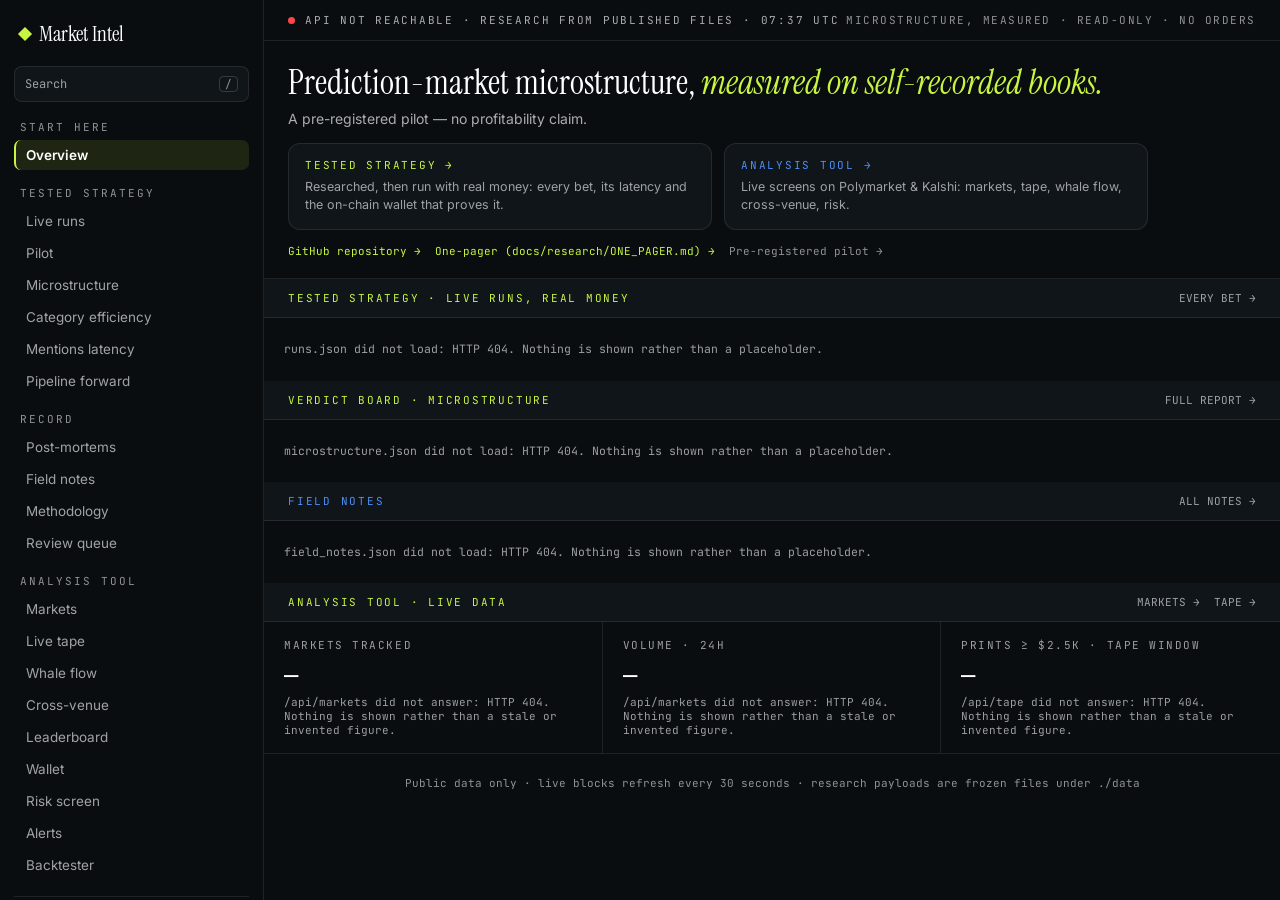
==== web/index.html @ 2076a5ff "Category efficiency leads with the finding; contrast and type floors sitewide The page said the same" ====
<!DOCTYPE html>
<html lang="en">
<head>
<meta charset="utf-8">
<meta name="viewport" content="width=device-width, initial-scale=1">
<meta name="api-base" content="">
<title>Market Intel — prediction-market microstructure, measured</title>
<meta name="description" content="Prediction-market microstructure, measured on self-recorded Polymarket and Kalshi books. Twelve studies, small-stake live runs, a pre-registered pilot — no profitability claim.">
<meta name="robots" content="index,follow">
<link rel="preconnect" href="https://fonts.googleapis.com">
<link rel="preconnect" href="https://fonts.gstatic.com" crossorigin>
<link href="https://fonts.googleapis.com/css2?family=Inter:wght@400;500;600;700&family=JetBrains+Mono:wght@400;500;700&family=Instrument+Serif:ital@0;1&display=swap" rel="stylesheet">
<link rel="icon" type="image/svg+xml" href="./favicon.svg">
<link rel="icon" type="image/png" sizes="32x32" href="./favicon-32.png">
<link rel="icon" type="image/png" sizes="16x16" href="./favicon-16.png">
<link rel="shortcut icon" href="./favicon.ico">
<link rel="apple-touch-icon" sizes="180x180" href="./apple-touch-icon.png">
<link rel="manifest" href="./site.webmanifest">
<meta name="theme-color" content="#0A0D0F">
<link rel="stylesheet" href="./css/terminal.css">
</head>
<body>
<div id="app" class="shell">
  <div id="sidebar" class="sidebar"></div>
  <div class="maincol">
    <div id="topbar" class="topbar"></div>
    <div class="content-wrap">
      <div id="main" class="content"></div>
      <div id="detail"></div>
    </div>
  </div>
</div>
<div id="search"></div>
<div class="narrow-note"><b>Built for a desktop screen.</b> The order-book and tape tables need the width, so this page scrolls sideways below 1280px rather than reflowing.</div>
<script type="module" src="./js/app.js"></script>
</body>
</html>
---- web/css/terminal.css ----
/* Market Intel terminal — base styles ported from the design reference.
   Colors, spacing and type sizes are design tokens; do not tweak casually. */

html, body { margin: 0; background: #0A0D0F; color: #fff; }
a { color: #C8F542; text-decoration: none; }
a:hover { color: #E2FF8A; }
* { box-sizing: content-box; }
::-webkit-scrollbar { width: 10px; height: 10px; }
::-webkit-scrollbar-track { background: #0A0D0F; }
::-webkit-scrollbar-thumb { background: #232A32; border-radius: 5px; }

@keyframes livePulse { 0%,100% { opacity: 1 } 50% { opacity: .3 } }
@keyframes rowIn { from { opacity: 0 } to { opacity: 1 } }
@keyframes panelIn { from { opacity: 0; transform: translateX(16px) } to { opacity: 1; transform: translateX(0) } }

body { font-family: 'Inter', -apple-system, sans-serif; }

.shell { display: flex; height: 100vh; width: 100%; min-width: 1280px; overflow: hidden; background: #0A0D0F; color: #fff; }
.sidebar { width: 264px; box-sizing: border-box; flex: none; border-right: 1px solid rgba(255,255,255,.09); display: flex; flex-direction: column; padding: 20px 14px 16px; overflow-y: auto; }
.maincol { flex: 1; min-width: 0; display: flex; flex-direction: column; }
.topbar { display: flex; align-items: center; justify-content: space-between; padding: 13px 24px; border-bottom: 1px solid rgba(255,255,255,.09); flex: none; }
.content-wrap { flex: 1; min-height: 0; display: flex; position: relative; }
.content { flex: 1; min-width: 1010px; overflow-y: auto; }

input { font-family: inherit; }

/* Hover utilities — the reference uses per-element hover styles; these classes
   reproduce every hover pattern it contains. */
.hv-el:hover { background: #161C22 !important; }
.hv-panel:hover { background: #10151A !important; }
.hv-bd22:hover { border-color: rgba(255,255,255,.22) !important; }
.hv-bd30:hover { border-color: rgba(255,255,255,.3) !important; color: #fff !important; }
.hv-bd32:hover { border-color: rgba(255,255,255,.32) !important; color: #fff !important; }
.hv-bd35:hover { border-color: rgba(255,255,255,.35) !important; }
.hv-bd35w:hover { border-color: rgba(255,255,255,.35) !important; color: #fff !important; }
.hv-bd20:hover { border-color: rgba(255,255,255,.2) !important; }
.hv-white:hover { color: #fff !important; }
.hv-lime:hover { color: #C8F542 !important; }
.hv-amber:hover { color: #F5A623 !important; }
.hv-limebg:hover { background: #D7FF63 !important; }

/* Treemap tiles (wallet page): lift on hover; the figures come up in the
   floating card #tip that app.js positions next to the pointer. */
.tm-tile { transition: transform .12s ease, box-shadow .12s ease; }
.tm-tile:hover { transform: scale(1.03); z-index: 5; box-shadow: 0 10px 28px rgba(0,0,0,.5); }
#tip { position: fixed; z-index: 60; pointer-events: none; display: none; max-width: 320px; background: rgba(8,10,12,.96); border: 1px solid rgba(255,255,255,.14); border-radius: 10px; padding: 12px 14px; box-shadow: 0 12px 32px rgba(0,0,0,.55); }
#tip.on { display: block; }

/* Desktop-only is a decision here, not an oversight: .shell never goes below
   1280px because the markets and tape tables genuinely need the columns.
   Below that a phone gets a sideways-scrolling page, which reads as a broken
   site unless it says otherwise — so it says so. */
.narrow-note { display: none; }
@media (max-width: 1279px) {
  .narrow-note {
    display: block; position: fixed; left: 0; right: 0; bottom: 0; z-index: 80;
    box-sizing: border-box; background: rgba(16,21,26,.97);
    border-top: 1px solid rgba(255,255,255,.16); color: rgba(255,255,255,.72);
    font-family: 'JetBrains Mono', monospace; font-size: 12px; line-height: 1.5;
    padding: 11px 16px; text-align: center;
  }
  .narrow-note b { color: #C8F542; font-weight: 500; }
}
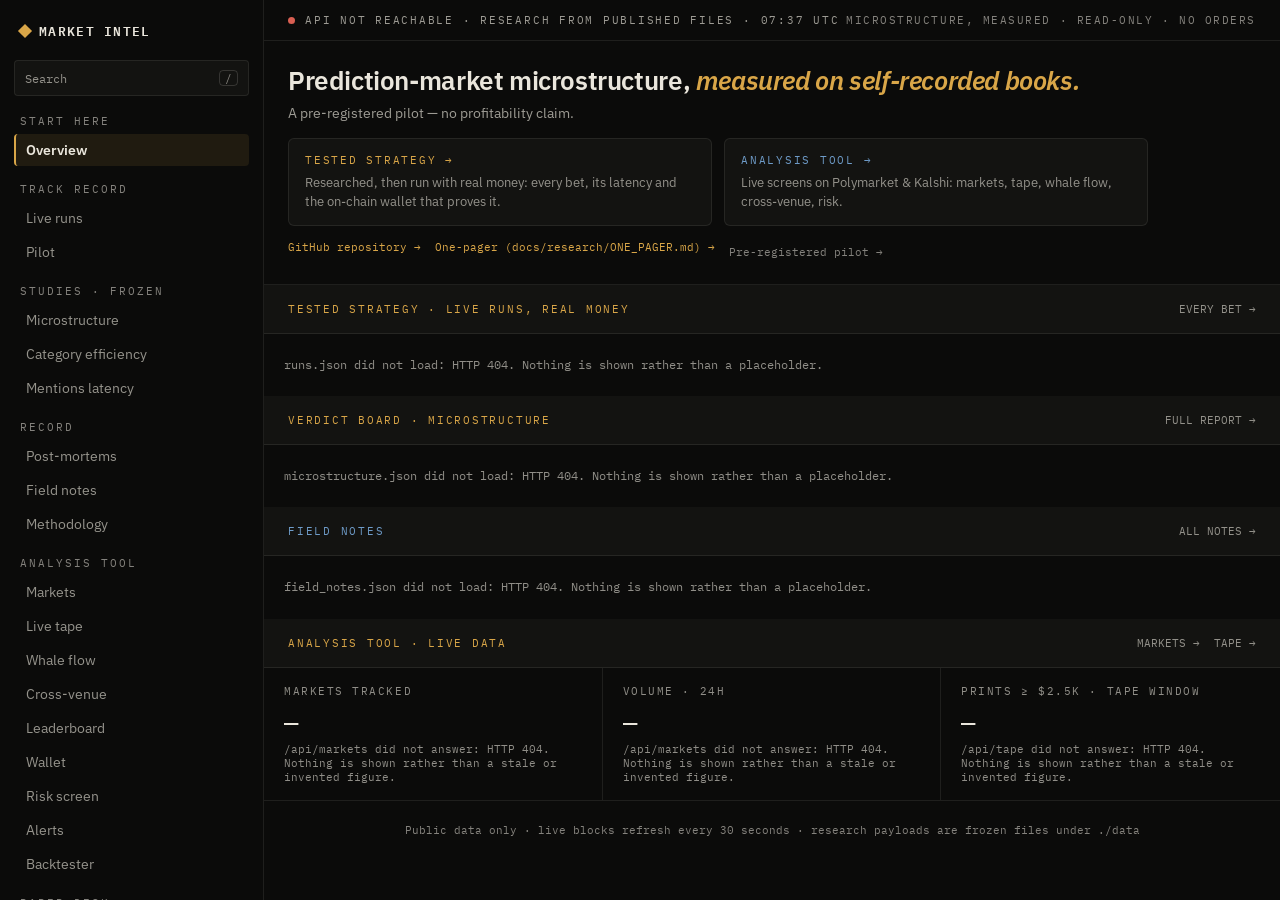
==== commit 16924d1a: "Design system: terminal amber on warm near-black replaces the lime-on-dark look The palette of recor" ====
--- a/web/index.html
+++ b/web/index.html
@@ -9,23 +9,24 @@
 <meta name="robots" content="index,follow">
 <link rel="preconnect" href="https://fonts.googleapis.com">
 <link rel="preconnect" href="https://fonts.gstatic.com" crossorigin>
-<link href="https://fonts.googleapis.com/css2?family=Inter:wght@400;500;600;700&family=JetBrains+Mono:wght@400;500;700&family=Instrument+Serif:ital@0;1&display=swap" rel="stylesheet">
+<link href="https://fonts.googleapis.com/css2?family=IBM+Plex+Sans:wght@400;500;600;700&family=IBM+Plex+Mono:wght@400;500;600&display=swap" rel="stylesheet">
 <link rel="icon" type="image/svg+xml" href="./favicon.svg">
 <link rel="icon" type="image/png" sizes="32x32" href="./favicon-32.png">
 <link rel="icon" type="image/png" sizes="16x16" href="./favicon-16.png">
 <link rel="shortcut icon" href="./favicon.ico">
 <link rel="apple-touch-icon" sizes="180x180" href="./apple-touch-icon.png">
 <link rel="manifest" href="./site.webmanifest">
-<meta name="theme-color" content="#0A0D0F">
+<meta name="theme-color" content="#0B0B0A">
 <link rel="stylesheet" href="./css/terminal.css">
 </head>
 <body>
+<a class="skip" href="#main">Skip to content</a>
 <div id="app" class="shell">
-  <div id="sidebar" class="sidebar"></div>
+  <nav id="sidebar" class="sidebar" aria-label="Sections"></nav>
   <div class="maincol">
-    <div id="topbar" class="topbar"></div>
+    <header id="topbar" class="topbar"></header>
     <div class="content-wrap">
-      <div id="main" class="content"></div>
+      <main id="main" class="content" tabindex="-1"></main>
       <div id="detail"></div>
     </div>
   </div>
--- a/web/css/terminal.css
+++ b/web/css/terminal.css
@@ -1,49 +1,124 @@
-/* Market Intel terminal — base styles ported from the design reference.
-   Colors, spacing and type sizes are design tokens; do not tweak casually. */
+/* Market Intel terminal — base styles.
+   The :root block below is the palette of record. The inline styles the JS
+   emits carry the same literal values (style attributes are built as strings;
+   SVG presentation attributes cannot read var()), so a colour change happens
+   here first and is then applied to the JS literals in the same commit.
+   Do not tweak either side casually.
 
-html, body { margin: 0; background: #0A0D0F; color: #fff; }
-a { color: #C8F542; text-decoration: none; }
-a:hover { color: #E2FF8A; }
+   Direction: professional terminal on a warm near-black — amber carries
+   interaction and selection, green/red are reserved for signed values,
+   orange is attention. No neon, no decorative motion. */
+
+:root {
+  /* surfaces */
+  --bg: #0B0B0A;            /* page and shell */
+  --panel: #131311;         /* cards, inputs, table headers */
+  --panel-hover: #1A1A17;   /* row and element hover */
+  --edge: #2A2A26;          /* scrollbar thumb, strong dividers */
+  /* text — warm off-white; tiers use rgba(234,230,220,α) */
+  --text: #EAE6DC;
+  /* roles */
+  --accent: #D9A648;        /* interactive: links, active nav, buttons, selection */
+  --accent-bright: #E5C079; /* link hover */
+  --accent-bg-hover: #E2B45C;
+  --pos: #69B47E;           /* signed values up, BUY, live */
+  --neg: #D95F52;           /* signed values down, SELL, errors */
+  --neg-soft: #DE8A7A;
+  --warn: #DE7E36;          /* attention: flags, waiting, high severity */
+  --info: #6E9BC8;          /* neutral reference lines, third series */
+  /* shape */
+  --r-control: 4px;         /* buttons, chips, inputs */
+  --r-panel: 6px;           /* cards, overlays, tooltips */
+  /* type */
+  --font-ui: 'IBM Plex Sans', -apple-system, sans-serif;
+  --font-mono: 'IBM Plex Mono', monospace;
+}
+
+html, body { margin: 0; background: var(--bg); color: var(--text); }
+a { color: var(--accent); text-decoration: none; }
+a:hover { color: var(--accent-bright); }
 * { box-sizing: content-box; }
 ::-webkit-scrollbar { width: 10px; height: 10px; }
-::-webkit-scrollbar-track { background: #0A0D0F; }
-::-webkit-scrollbar-thumb { background: #232A32; border-radius: 5px; }
+::-webkit-scrollbar-track { background: var(--bg); }
+::-webkit-scrollbar-thumb { background: var(--edge); border-radius: 4px; }
 
-@keyframes livePulse { 0%,100% { opacity: 1 } 50% { opacity: .3 } }
-@keyframes rowIn { from { opacity: 0 } to { opacity: 1 } }
-@keyframes panelIn { from { opacity: 0; transform: translateX(16px) } to { opacity: 1; transform: translateX(0) } }
+/* The detail drawer slides in once per open — state reveal, not decoration. */
+@keyframes panelIn { from { opacity: 0; transform: translateX(10px) } to { opacity: 1; transform: translateX(0) } }
 
-body { font-family: 'Inter', -apple-system, sans-serif; }
+body { font-family: var(--font-ui); }
 
-.shell { display: flex; height: 100vh; width: 100%; min-width: 1280px; overflow: hidden; background: #0A0D0F; color: #fff; }
-.sidebar { width: 264px; box-sizing: border-box; flex: none; border-right: 1px solid rgba(255,255,255,.09); display: flex; flex-direction: column; padding: 20px 14px 16px; overflow-y: auto; }
+.shell { display: flex; height: 100vh; width: 100%; min-width: 1280px; overflow: hidden; background: var(--bg); color: var(--text); }
+.sidebar { width: 264px; box-sizing: border-box; flex: none; border-right: 1px solid rgba(234,230,220,.09); display: flex; flex-direction: column; padding: 20px 14px 16px; overflow-y: auto; }
 .maincol { flex: 1; min-width: 0; display: flex; flex-direction: column; }
-.topbar { display: flex; align-items: center; justify-content: space-between; padding: 13px 24px; border-bottom: 1px solid rgba(255,255,255,.09); flex: none; }
+.topbar { display: flex; align-items: center; justify-content: space-between; padding: 13px 24px; border-bottom: 1px solid rgba(234,230,220,.09); flex: none; }
 .content-wrap { flex: 1; min-height: 0; display: flex; position: relative; }
 .content { flex: 1; min-width: 1010px; overflow-y: auto; }
 
 input { font-family: inherit; }
 
+/* Focus. Every control used to set `outline:none` inline, so a keyboard user
+   moving through the page saw nothing move — the ring is the only thing
+   telling them where they are. Amber on the darkest surface is 8.7:1, and
+   :focus-visible keeps it off the mouse. Do not reintroduce `outline:none`;
+   if a ring crops badly, give the element room, not an override. */
+:focus-visible {
+  outline: 2px solid var(--accent);
+  outline-offset: 2px;
+  border-radius: var(--r-control);
+}
+
+/* The sidebar entries are links now; they keep the terminal's flat look. */
+.sidebar a { color: inherit; text-decoration: none; }
+.sidebar a:hover { color: inherit; }
+
+/* Skip link: the sidebar is 24 tab stops deep and repeats on every route, so
+   the first Tab offers a way past it. Off-screen until focused, never hidden
+   with display:none — that would take it out of the tab order entirely. */
+.skip {
+  position: fixed; left: 8px; top: -60px; z-index: 100;
+  background: var(--accent); color: var(--bg); padding: 9px 14px; border-radius: var(--r-control);
+  font-size: 13px; font-weight: 600; text-decoration: none; transition: top .12s ease;
+}
+.skip:focus { top: 8px; color: var(--bg); }
+
+/* <main> takes focus from the skip link but is not a control: no ring. */
+#main:focus, #main:focus-visible { outline: none; }
+
+/* h1/h2 are the document outline; the look stays the design's. */
+.content h1, .content h2 { font-weight: inherit; }
+
+/* The one remaining animation is the drawer's state reveal; anyone who has
+   asked their system for less simply gets the end state. */
+@media (prefers-reduced-motion: reduce) {
+  *, *::before, *::after {
+    animation-duration: .001ms !important;
+    animation-iteration-count: 1 !important;
+    transition-duration: .001ms !important;
+    scroll-behavior: auto !important;
+  }
+}
+
 /* Hover utilities — the reference uses per-element hover styles; these classes
    reproduce every hover pattern it contains. */
-.hv-el:hover { background: #161C22 !important; }
-.hv-panel:hover { background: #10151A !important; }
-.hv-bd22:hover { border-color: rgba(255,255,255,.22) !important; }
-.hv-bd30:hover { border-color: rgba(255,255,255,.3) !important; color: #fff !important; }
-.hv-bd32:hover { border-color: rgba(255,255,255,.32) !important; color: #fff !important; }
-.hv-bd35:hover { border-color: rgba(255,255,255,.35) !important; }
-.hv-bd35w:hover { border-color: rgba(255,255,255,.35) !important; color: #fff !important; }
-.hv-bd20:hover { border-color: rgba(255,255,255,.2) !important; }
-.hv-white:hover { color: #fff !important; }
-.hv-lime:hover { color: #C8F542 !important; }
-.hv-amber:hover { color: #F5A623 !important; }
-.hv-limebg:hover { background: #D7FF63 !important; }
+.hv-el:hover { background: var(--panel-hover) !important; }
+.hv-panel:hover { background: var(--panel) !important; }
+.hv-bd22:hover { border-color: rgba(234,230,220,.22) !important; }
+.hv-bd30:hover { border-color: rgba(234,230,220,.3) !important; color: var(--text) !important; }
+.hv-bd32:hover { border-color: rgba(234,230,220,.32) !important; color: var(--text) !important; }
+.hv-bd35:hover { border-color: rgba(234,230,220,.35) !important; }
+.hv-bd35w:hover { border-color: rgba(234,230,220,.35) !important; color: var(--text) !important; }
+.hv-bd20:hover { border-color: rgba(234,230,220,.2) !important; }
+.hv-white:hover { color: var(--text) !important; }
+.hv-accent:hover { color: var(--accent) !important; }
+.hv-amber:hover { color: var(--warn) !important; }
+.hv-accentbg:hover { background: var(--accent-bg-hover) !important; }
 
-/* Treemap tiles (wallet page): lift on hover; the figures come up in the
-   floating card #tip that app.js positions next to the pointer. */
-.tm-tile { transition: transform .12s ease, box-shadow .12s ease; }
-.tm-tile:hover { transform: scale(1.03); z-index: 5; box-shadow: 0 10px 28px rgba(0,0,0,.5); }
-#tip { position: fixed; z-index: 60; pointer-events: none; display: none; max-width: 320px; background: rgba(8,10,12,.96); border: 1px solid rgba(255,255,255,.14); border-radius: 10px; padding: 12px 14px; box-shadow: 0 12px 32px rgba(0,0,0,.55); }
+/* Treemap tiles (wallet page): hover names the tile without moving it — the
+   figures come up in the floating card #tip that app.js positions next to
+   the pointer. */
+.tm-tile { transition: filter .12s ease; }
+.tm-tile:hover { filter: brightness(1.15); z-index: 5; }
+#tip { position: fixed; z-index: 60; pointer-events: none; display: none; max-width: 320px; background: rgba(11,11,10,.96); border: 1px solid rgba(234,230,220,.14); border-radius: var(--r-panel); padding: 12px 14px; box-shadow: 0 12px 32px rgba(0,0,0,.55); }
 #tip.on { display: block; }
 
 /* Desktop-only is a decision here, not an oversight: .shell never goes below
@@ -54,10 +129,10 @@
 @media (max-width: 1279px) {
   .narrow-note {
     display: block; position: fixed; left: 0; right: 0; bottom: 0; z-index: 80;
-    box-sizing: border-box; background: rgba(16,21,26,.97);
-    border-top: 1px solid rgba(255,255,255,.16); color: rgba(255,255,255,.72);
-    font-family: 'JetBrains Mono', monospace; font-size: 12px; line-height: 1.5;
+    box-sizing: border-box; background: rgba(19,19,17,.97);
+    border-top: 1px solid rgba(234,230,220,.16); color: rgba(234,230,220,.72);
+    font-family: var(--font-mono); font-size: 12px; line-height: 1.5;
     padding: 11px 16px; text-align: center;
   }
-  .narrow-note b { color: #C8F542; font-weight: 500; }
+  .narrow-note b { color: var(--accent); font-weight: 500; }
 }
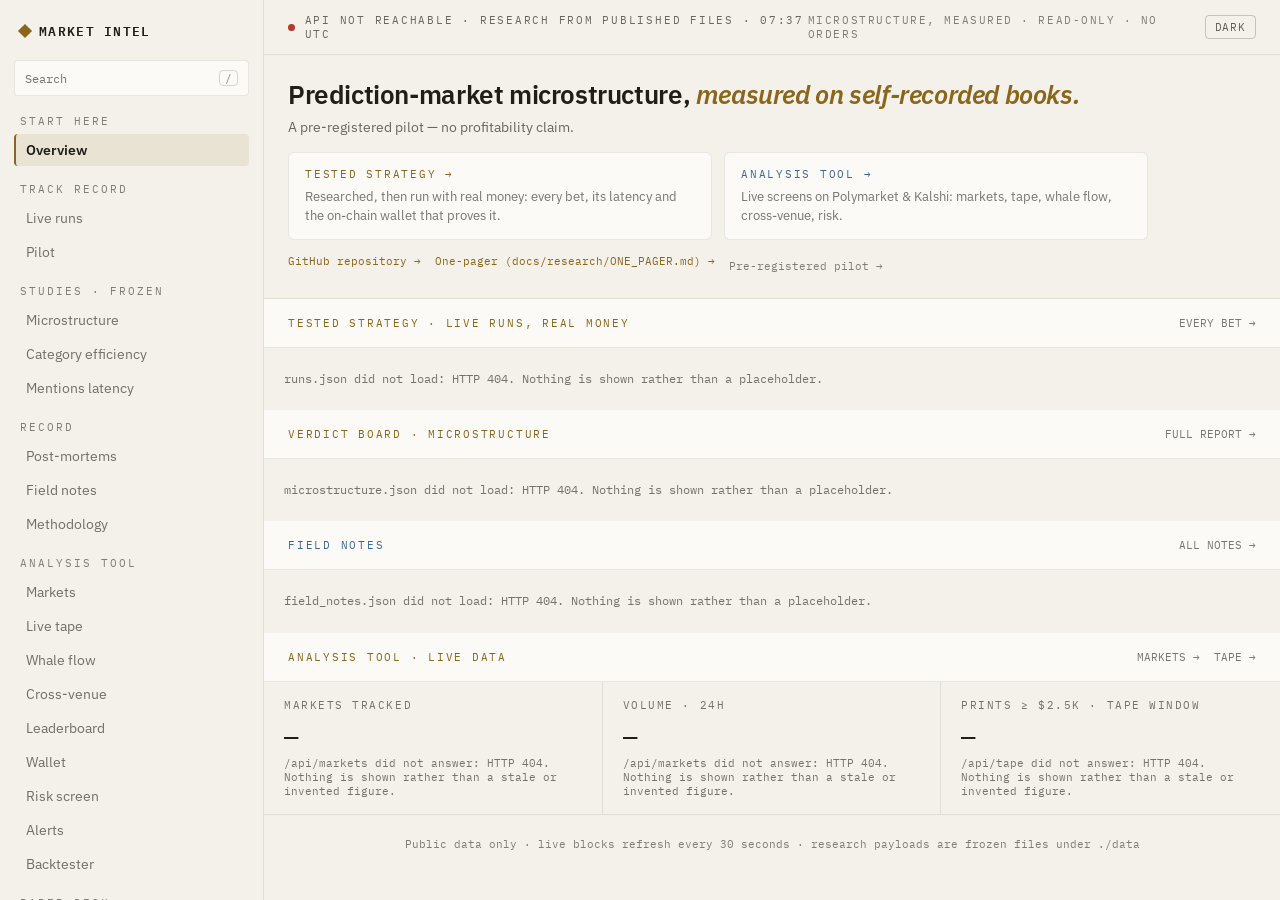
==== commit 14e5e7e1: "Light theme with a topbar switch; every colour now resolves through CSS custom properties The [data-" ====
--- a/web/index.html
+++ b/web/index.html
@@ -17,6 +17,19 @@
 <link rel="apple-touch-icon" sizes="180x180" href="./apple-touch-icon.png">
 <link rel="manifest" href="./site.webmanifest">
 <meta name="theme-color" content="#0B0B0A">
+<script>
+// Theme before first paint, so a stored light choice never flashes dark.
+// Stored choice wins; first visit follows the system preference.
+(function () {
+  var t = 'dark';
+  try { t = localStorage.getItem('mi-theme') || (matchMedia('(prefers-color-scheme: light)').matches ? 'light' : 'dark'); } catch (e) { /* private mode */ }
+  document.documentElement.dataset.theme = t;
+  if (t === 'light') {
+    var m = document.querySelector('meta[name="theme-color"]');
+    if (m) m.content = '#F4F1EA';
+  }
+}());
+</script>
 <link rel="stylesheet" href="./css/terminal.css">
 </head>
 <body>
--- a/web/css/terminal.css
+++ b/web/css/terminal.css
@@ -1,37 +1,100 @@
 /* Market Intel terminal — base styles.
-   The :root block below is the palette of record. The inline styles the JS
-   emits carry the same literal values (style attributes are built as strings;
-   SVG presentation attributes cannot read var()), so a colour change happens
-   here first and is then applied to the JS literals in the same commit.
-   Do not tweak either side casually.
-
-   Direction: professional terminal on a warm near-black — amber carries
-   interaction and selection, green/red are reserved for signed values,
-   orange is attention. No neon, no decorative motion. */
+   The :root block below is the palette of record; [data-theme="light"]
+   overrides it wholesale. The JS builds inline styles as strings, and those
+   strings reference these custom properties (SVG colour attributes were
+   rewritten to style form for the same reason), so both themes repaint from
+   here alone. Do not reintroduce colour literals in the JS.
+
+   Direction: professional terminal — amber carries interaction and
+   selection, green/red are reserved for signed values, orange is attention.
+   No neon, no decorative motion. Text and border tiers are rgba(var(--ink),α),
+   where --ink is an RGB triplet. */
 
 :root {
+  color-scheme: dark;
   /* surfaces */
   --bg: #0B0B0A;            /* page and shell */
+  --bg-rgb: 11, 11, 10;
   --panel: #131311;         /* cards, inputs, table headers */
-  --panel-hover: #1A1A17;   /* row and element hover */
+  --panel-hover: #1A1A17;   /* element hover */
   --edge: #2A2A26;          /* scrollbar thumb, strong dividers */
-  /* text — warm off-white; tiers use rgba(234,230,220,α) */
+  /* text — warm off-white; tiers use rgba(var(--ink),α) */
   --text: #EAE6DC;
+  --ink: 234, 230, 220;
   /* roles */
   --accent: #D9A648;        /* interactive: links, active nav, buttons, selection */
+  --accent-rgb: 217, 166, 72;
   --accent-bright: #E5C079; /* link hover */
   --accent-bg-hover: #E2B45C;
+  --on-accent: #0B0B0A;     /* text on an accent-filled control */
   --pos: #69B47E;           /* signed values up, BUY, live */
+  --pos-rgb: 105, 180, 126;
   --neg: #D95F52;           /* signed values down, SELL, errors */
+  --neg-rgb: 217, 95, 82;
   --neg-soft: #DE8A7A;
   --warn: #DE7E36;          /* attention: flags, waiting, high severity */
+  --warn-rgb: 222, 126, 54;
   --info: #6E9BC8;          /* neutral reference lines, third series */
+  --info-rgb: 110, 155, 200;
+  /* categorical series beyond the roles */
+  --muted: #98978E;
+  --cat-violet: #AC93C6;
+  --cat-teal: #86BDB2;
+  --cat-gold: #D4B878;
+  --cat-blue2: #93A5C6;
+  --cat-rose: #C98A9E;
+  /* overlay chrome */
+  --scrim: rgba(8, 8, 7, .72);
+  --shadow-25: rgba(0, 0, 0, .25);
+  --shadow-35: rgba(0, 0, 0, .35);
+  --shadow-45: rgba(0, 0, 0, .45);
+  --shadow-55: rgba(0, 0, 0, .55);
+  --shadow-60: rgba(0, 0, 0, .6);
   /* shape */
   --r-control: 4px;         /* buttons, chips, inputs */
   --r-panel: 6px;           /* cards, overlays, tooltips */
   /* type */
   --font-ui: 'IBM Plex Sans', -apple-system, sans-serif;
   --font-mono: 'IBM Plex Mono', monospace;
+}
+
+/* Light: warm paper, same roles two to three shades darker so every pairing
+   keeps its contrast (amber text needs ~#8A651C on this ground, not #D9A648). */
+:root[data-theme="light"] {
+  color-scheme: light;
+  --bg: #F4F1EA;
+  --bg-rgb: 244, 241, 234;
+  --panel: #FBFAF6;
+  --panel-hover: #EAE6DB;
+  --edge: #CCC7B9;
+  --text: #201E19;
+  --ink: 32, 30, 25;
+  --accent: #8A651C;
+  --accent-rgb: 138, 101, 28;
+  --accent-bright: #6E5116;
+  --accent-bg-hover: #9C7421;
+  --on-accent: #FBFAF6;
+  --pos: #2E7D4F;
+  --pos-rgb: 46, 125, 79;
+  --neg: #B23B2E;
+  --neg-rgb: 178, 59, 46;
+  --neg-soft: #9E5D50;
+  --warn: #A85A14;
+  --warn-rgb: 168, 90, 20;
+  --info: #3E6796;
+  --info-rgb: 62, 103, 150;
+  --muted: #767264;
+  --cat-violet: #77609A;
+  --cat-teal: #3F7F72;
+  --cat-gold: #8F7430;
+  --cat-blue2: #5C7194;
+  --cat-rose: #9C5B72;
+  --scrim: rgba(45, 42, 35, .45);
+  --shadow-25: rgba(70, 62, 48, .14);
+  --shadow-35: rgba(70, 62, 48, .18);
+  --shadow-45: rgba(70, 62, 48, .22);
+  --shadow-55: rgba(70, 62, 48, .25);
+  --shadow-60: rgba(70, 62, 48, .28);
 }
 
 html, body { margin: 0; background: var(--bg); color: var(--text); }
@@ -48,9 +111,9 @@
 body { font-family: var(--font-ui); }
 
 .shell { display: flex; height: 100vh; width: 100%; min-width: 1280px; overflow: hidden; background: var(--bg); color: var(--text); }
-.sidebar { width: 264px; box-sizing: border-box; flex: none; border-right: 1px solid rgba(234,230,220,.09); display: flex; flex-direction: column; padding: 20px 14px 16px; overflow-y: auto; }
+.sidebar { width: 264px; box-sizing: border-box; flex: none; border-right: 1px solid rgba(var(--ink), .09); display: flex; flex-direction: column; padding: 20px 14px 16px; overflow-y: auto; }
 .maincol { flex: 1; min-width: 0; display: flex; flex-direction: column; }
-.topbar { display: flex; align-items: center; justify-content: space-between; padding: 13px 24px; border-bottom: 1px solid rgba(234,230,220,.09); flex: none; }
+.topbar { display: flex; align-items: center; justify-content: space-between; padding: 13px 24px; border-bottom: 1px solid rgba(var(--ink), .09); flex: none; }
 .content-wrap { flex: 1; min-height: 0; display: flex; position: relative; }
 .content { flex: 1; min-width: 1010px; overflow-y: auto; }
 
@@ -58,7 +121,7 @@
 
 /* Focus. Every control used to set `outline:none` inline, so a keyboard user
    moving through the page saw nothing move — the ring is the only thing
-   telling them where they are. Amber on the darkest surface is 8.7:1, and
+   telling them where they are. The accent keeps ≥4.5:1 on both grounds, and
    :focus-visible keeps it off the mouse. Do not reintroduce `outline:none`;
    if a ring crops badly, give the element room, not an override. */
 :focus-visible {
@@ -76,10 +139,10 @@
    with display:none — that would take it out of the tab order entirely. */
 .skip {
   position: fixed; left: 8px; top: -60px; z-index: 100;
-  background: var(--accent); color: var(--bg); padding: 9px 14px; border-radius: var(--r-control);
+  background: var(--accent); color: var(--on-accent); padding: 9px 14px; border-radius: var(--r-control);
   font-size: 13px; font-weight: 600; text-decoration: none; transition: top .12s ease;
 }
-.skip:focus { top: 8px; color: var(--bg); }
+.skip:focus { top: 8px; color: var(--on-accent); }
 
 /* <main> takes focus from the skip link but is not a control: no ring. */
 #main:focus, #main:focus-visible { outline: none; }
@@ -102,12 +165,12 @@
    reproduce every hover pattern it contains. */
 .hv-el:hover { background: var(--panel-hover) !important; }
 .hv-panel:hover { background: var(--panel) !important; }
-.hv-bd22:hover { border-color: rgba(234,230,220,.22) !important; }
-.hv-bd30:hover { border-color: rgba(234,230,220,.3) !important; color: var(--text) !important; }
-.hv-bd32:hover { border-color: rgba(234,230,220,.32) !important; color: var(--text) !important; }
-.hv-bd35:hover { border-color: rgba(234,230,220,.35) !important; }
-.hv-bd35w:hover { border-color: rgba(234,230,220,.35) !important; color: var(--text) !important; }
-.hv-bd20:hover { border-color: rgba(234,230,220,.2) !important; }
+.hv-bd22:hover { border-color: rgba(var(--ink), .22) !important; }
+.hv-bd30:hover { border-color: rgba(var(--ink), .3) !important; color: var(--text) !important; }
+.hv-bd32:hover { border-color: rgba(var(--ink), .32) !important; color: var(--text) !important; }
+.hv-bd35:hover { border-color: rgba(var(--ink), .35) !important; }
+.hv-bd35w:hover { border-color: rgba(var(--ink), .35) !important; color: var(--text) !important; }
+.hv-bd20:hover { border-color: rgba(var(--ink), .2) !important; }
 .hv-white:hover { color: var(--text) !important; }
 .hv-accent:hover { color: var(--accent) !important; }
 .hv-amber:hover { color: var(--warn) !important; }
@@ -115,10 +178,11 @@
 
 /* Treemap tiles (wallet page): hover names the tile without moving it — the
    figures come up in the floating card #tip that app.js positions next to
-   the pointer. */
+   the pointer. Light ground darkens instead of brightening. */
 .tm-tile { transition: filter .12s ease; }
 .tm-tile:hover { filter: brightness(1.15); z-index: 5; }
-#tip { position: fixed; z-index: 60; pointer-events: none; display: none; max-width: 320px; background: rgba(11,11,10,.96); border: 1px solid rgba(234,230,220,.14); border-radius: var(--r-panel); padding: 12px 14px; box-shadow: 0 12px 32px rgba(0,0,0,.55); }
+:root[data-theme="light"] .tm-tile:hover { filter: brightness(.94); }
+#tip { position: fixed; z-index: 60; pointer-events: none; display: none; max-width: 320px; background: rgba(var(--bg-rgb), .96); border: 1px solid rgba(var(--ink), .14); border-radius: var(--r-panel); padding: 12px 14px; box-shadow: 0 12px 32px var(--shadow-55); }
 #tip.on { display: block; }
 
 /* Desktop-only is a decision here, not an oversight: .shell never goes below
@@ -129,8 +193,8 @@
 @media (max-width: 1279px) {
   .narrow-note {
     display: block; position: fixed; left: 0; right: 0; bottom: 0; z-index: 80;
-    box-sizing: border-box; background: rgba(19,19,17,.97);
-    border-top: 1px solid rgba(234,230,220,.16); color: rgba(234,230,220,.72);
+    box-sizing: border-box; background: rgba(var(--bg-rgb), .97);
+    border-top: 1px solid rgba(var(--ink), .16); color: rgba(var(--ink), .72);
     font-family: var(--font-mono); font-size: 12px; line-height: 1.5;
     padding: 11px 16px; text-align: center;
   }
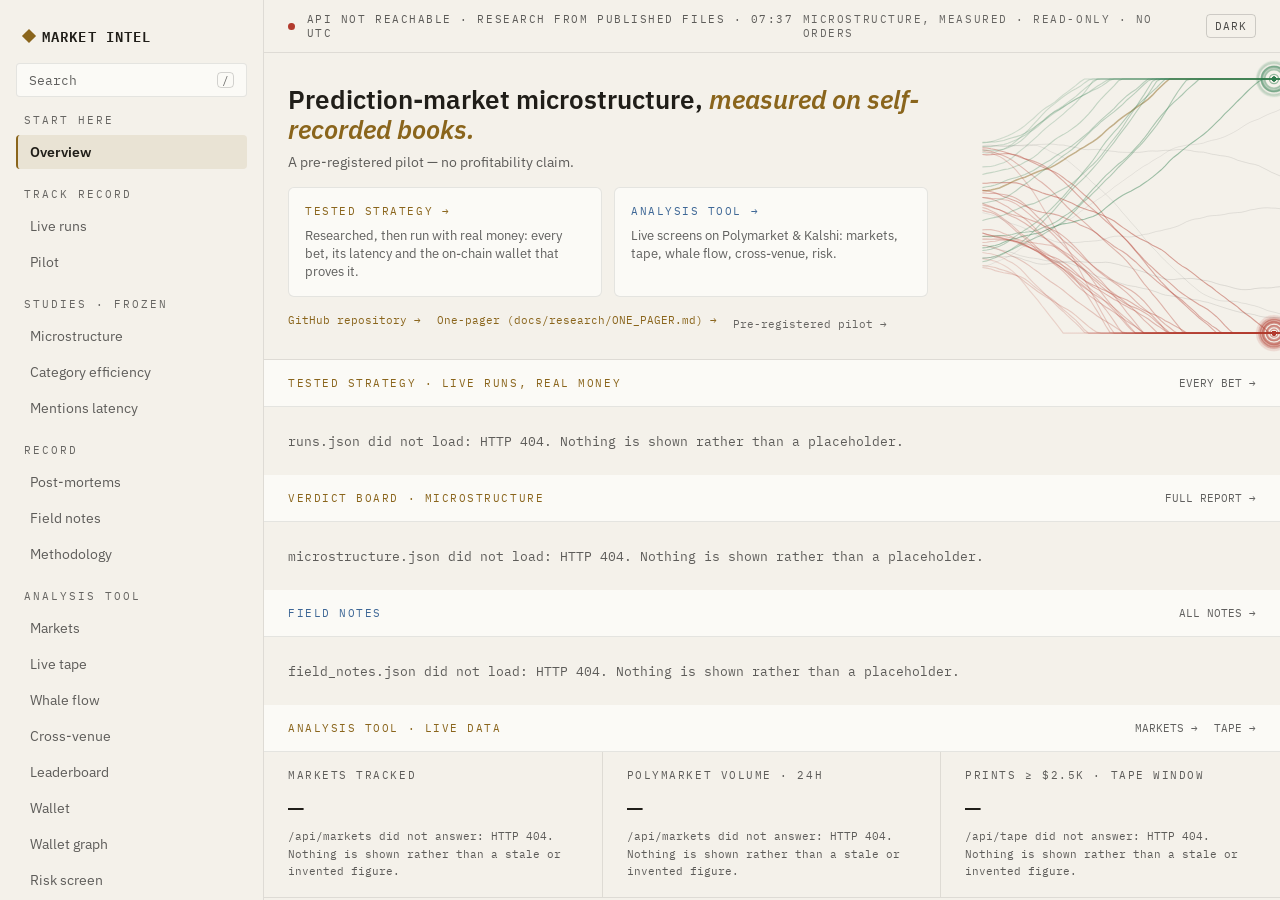
==== commit 8b6ef81d: "Design review block 1: sticky table heads, debounced search, as-of stamps Items 6, 9, 10, 13, 14 and" ====
--- a/web/index.html
+++ b/web/index.html
@@ -7,6 +7,17 @@
 <title>Market Intel — prediction-market microstructure, measured</title>
 <meta name="description" content="Prediction-market microstructure, measured on self-recorded Polymarket and Kalshi books. Twelve studies, small-stake live runs, a pre-registered pilot — no profitability claim.">
 <meta name="robots" content="index,follow">
+<link rel="canonical" href="https://marketintel.dev/">
+<meta property="og:type" content="website">
+<meta property="og:site_name" content="Market Intel">
+<meta property="og:title" content="Market Intel — prediction-market microstructure, measured">
+<meta property="og:description" content="Recorded Polymarket and Kalshi order books, twelve frozen studies, small-stake live runs and a pre-registered pilot. No profitability claim.">
+<meta property="og:url" content="https://marketintel.dev/">
+<meta property="og:image" content="https://marketintel.dev/icon-512.png">
+<meta name="twitter:card" content="summary">
+<meta name="twitter:title" content="Market Intel — prediction-market microstructure, measured">
+<meta name="twitter:description" content="Recorded Polymarket and Kalshi order books, twelve frozen studies, small-stake live runs and a pre-registered pilot. No profitability claim.">
+<meta name="twitter:image" content="https://marketintel.dev/icon-512.png">
 <link rel="preconnect" href="https://fonts.googleapis.com">
 <link rel="preconnect" href="https://fonts.gstatic.com" crossorigin>
 <link href="https://fonts.googleapis.com/css2?family=IBM+Plex+Sans:wght@400;500;600;700&family=IBM+Plex+Mono:wght@400;500;600&display=swap" rel="stylesheet">
@@ -45,7 +56,7 @@
   </div>
 </div>
 <div id="search"></div>
-<div class="narrow-note"><b>Built for a desktop screen.</b> The order-book and tape tables need the width, so this page scrolls sideways below 1280px rather than reflowing.</div>
+<div class="narrow-note"><b>Built for a desktop screen.</b> On a narrow device this page is shown zoomed out, not reflowed: the order-book and tape tables need at least 1280px. Open it on a wide screen to read it.</div>
 <script type="module" src="./js/app.js"></script>
 </body>
 </html>
--- a/web/css/terminal.css
+++ b/web/css/terminal.css
@@ -21,6 +21,29 @@
   /* text — warm off-white; tiers use rgba(var(--ink),α) */
   --text: #EAE6DC;
   --ink: 234, 230, 220;
+  /* Text tiers. Four, and only four: the JS used to carry fourteen text
+     alphas, nine of them inside a span of 0.23 with neighbours 0.02 apart —
+     a span nobody can read as a hierarchy. These four are ~1.35x apart in
+     contrast, which is the smallest step that stays legible as a step.
+     --ink-4 is the AA floor: nothing weaker than this may carry text.
+     The light theme gets its own alphas, not these. See the light block. */
+  --ink-1: rgba(var(--ink), .85);   /* 11.4:1 on --bg — emphasis inside body text */
+  --ink-2: rgba(var(--ink), .7);    /*  7.9:1 — secondary text, active labels */
+  --ink-3: rgba(var(--ink), .6);    /*  6.1:1 — the workhorse: labels, cells */
+  --ink-4: rgba(var(--ink), .55);   /*  5.2:1 — weakest tier that still passes AA */
+  /* Border tiers. Fifteen alphas collapsed to four; seven of the old ones
+     sat between .04 and .10, i.e. below the threshold where a hairline
+     changes at all. Same values in both themes: borders are not text.
+     The fourth tier is not in the review's draft and is here because the
+     count found a role, not just a number: every one of the twelve .35
+     borders sits on a text input or a file-download control, and those are
+     the one border in the app you are meant to see. Folding them into
+     --line-1 would have made every form field in the terminal look
+     disabled. */
+  --line-edge: rgba(var(--ink), .35); /* input and control edges */
+  --line-1: rgba(var(--ink), .16);  /* chip and button outlines */
+  --line-2: rgba(var(--ink), .09);  /* the default hairline: panels, rows */
+  --line-3: rgba(var(--ink), .06);  /* faintest rule inside a panel */
   /* roles */
   --accent: #D9A648;        /* interactive: links, active nav, buttons, selection */
   --accent-rgb: 217, 166, 72;
@@ -32,6 +55,12 @@
   --neg: #D95F52;           /* signed values down, SELL, errors */
   --neg-rgb: 217, 95, 82;
   --neg-soft: #DE8A7A;
+  /* The soft twin of --pos, mirroring --neg-soft above. It exists because
+     the weaker of two signed readings used to be drawn by taking opacity
+     off the strong one, and rgba(var(--pos-rgb),.75) composites to 2.97:1
+     on the light ground. A second stepped colour separates the two
+     strengths without going under AA: 9.12:1 dark, 4.56:1 light. */
+  --pos-soft: #8CC29A;
   --warn: #DE7E36;          /* attention: flags, waiting, high severity */
   --warn-rgb: 222, 126, 54;
   --info: #6E9BC8;          /* neutral reference lines, third series */
@@ -42,7 +71,27 @@
   --cat-teal: #86BDB2;
   --cat-gold: #D4B878;
   --cat-blue2: #93A5C6;
-  --cat-rose: #C98A9E;
+  /* Chart series slots. Five, in fixed order, never cycled — see
+     charts.js::SERIEN_FARBEN. They are NOT the --cat-* tokens: those were
+     picked by eye and fail the computable palette checks (two of them are
+     the same colour under protanopia, and one reads as gray). These were
+     stepped in OKLCH against the validator of the dataviz method until all
+     five checks pass, on both chart grounds and in both themes:
+       lightness band L 0.48-0.67 · chroma >= 0.10 · adjacent-pair CVD dE
+       >= 8 (min over protan/deutan) · normal-vision floor dE >= 15 ·
+       contrast >= 3:1 vs surface.
+     Dark, surface #131311: worst adjacent dE 10.6 (protan, s2 vs s1),
+     normal-vision floor 15.9. Same result against #0B0B0A.
+     Green and red are deliberately absent: this file reserves them for
+     signed values (line 9), which is exactly the rule the old series list
+     broke by putting --pos in slot 3. Five slots and no sixth because the
+     two reserved families leave too few hues that stay apart under
+     deuteranopia; a sixth series folds into "other" instead of cycling. */
+  --s1: #B58545;   /* amber   */
+  --s2: #2CA494;   /* teal    */
+  --s3: #855793;   /* violet  */
+  --s4: #6690CF;   /* blue    */
+  --s5: #A65A69;   /* rose    */
   /* overlay chrome */
   --scrim: rgba(8, 8, 7, .72);
   --shadow-25: rgba(0, 0, 0, .25);
@@ -56,10 +105,104 @@
   /* type */
   --font-ui: 'IBM Plex Sans', -apple-system, sans-serif;
   --font-mono: 'IBM Plex Mono', monospace;
+  /* The type ladder. Six steps, because the JS carried twenty-one sizes and
+     twelve of them ran from 9.5px to 15px in half-pixel increments — 92 % of
+     all sizes inside a 5.5px band. Three of those steps (10.5, 11, 11.5)
+     held 591 declarations across one single pixel, which is a continuum, not
+     a hierarchy: no reader can name the difference, so it carries none.
+     Every step here is at least 12 % from its neighbour, which is about the
+     smallest ratio that still reads as a step at these sizes.
+     The floor rises rather than falls: nothing is below 11px afterwards, and
+     the 247 declarations that used to sit under it got bigger. --t-lead is
+     16px on purpose — that is the inherited default of this document, so
+     explicit and inherited text finally agree. */
+  --t-micro: 11px;    /* mono micro-labels, table heads, chips, counters */
+  --t-small: 12.5px;  /* dense cells and sub-lines */
+  --t-body: 14px;     /* prose and table cells */
+  --t-lead: 16px;     /* card titles and lead sentences */
+  --t-head: 21px;     /* page titles, and the figure of a KPI tile */
+  --t-hero: 26px;     /* the one figure a page is about */
+  /* The tracking ladder. Four steps, because the JS carried 260 letter-spacing
+     declarations in fourteen values, five of them (.12 .13 .14 .15 .16em)
+     inside a span of 0.04em with 167 call sites between them. At --t-micro,
+     where nearly all of them sit, 0.01em is 0.11px of space between two
+     letters: the whole span from .12 to .16 is 0.44px per gap, so those five
+     values could not be telling anyone anything apart.
+     Every step here is at least 0.04em from its neighbour, which at 11px is
+     about half a pixel per gap and the point where a label starts to read as
+     deliberately tracked rather than merely set.
+     The negative step is gone rather than kept. Seventeen headings ran
+     -0.01em and one hero -0.015em; at --t-head that is 0.21px per gap, and
+     across the longest title on the site it adds up to under ten pixels of
+     line width -- an amount nobody can attribute to tracking. A step that
+     cannot be seen is the finding this ladder is undoing, so display type
+     sets flat like everything else. */
+  --ls-flat: 0;             /* running text, and a run inside a tracked label */
+  --ls-caps: .08em;         /* buttons, chips, links: caps that stay compact */
+  --ls-caps-strong: .14em;  /* the micro-label in caps: the workhorse */
+  --ls-caps-max: .18em;     /* a section eyebrow, and the one row of dots */
+  /* The leading ladder. Four steps, because the JS carried 181 line-height
+     declarations in fifteen values, one of them in px. 1.5 and 1.6 alone held
+     107 of them, 0.067 apart.
+     Every step here is at least 1.10x its neighbour -- a finer ratio than the
+     12 % of the type ladder and much finer than the 1.33x of the spacing one,
+     and that is not an inconsistency: leading accumulates. Type is judged
+     against the glyph beside it and a gap against nothing, but the third line
+     of a paragraph sits three steps down, so 10 % of leading is already a
+     third of a line of displacement by then.
+     --lh-snug takes both 1.45 and 1.5, --lh-prose both 1.55 and 1.6: the file
+     did keep a real distinction between a dense block and a paragraph, and
+     the ladder keeps it. What it drops is the second spelling of each. */
+  --lh-solid: 1.15;   /* a figure or a single glyph in its own box */
+  --lh-tight: 1.3;    /* headings and two-line clamped titles */
+  --lh-snug: 1.45;    /* dense blocks, table cells, sub-lines */
+  --lh-prose: 1.6;    /* paragraphs, notes, anything meant to be read */
+  /* The spacing ladder. Seven steps, because the JS carried 483 padding
+     shorthands in 133 different value chains, 87 of which occurred once or
+     twice, plus 361 gaps in 28 values and 605 margins in 36 — and no base
+     unit underneath any of it: every whole number from 1 to 18 appeared as a
+     padding component, so 9px sat next to 10px sat next to 11px with 150
+     call sites spread across two pixels. Nobody can see that difference, so
+     it carried no meaning; it only made two cards next to each other
+     different heights for no reason anyone could name.
+     Every step here is at least 1.33x its neighbour (2/4 and 4/8 are 2x),
+     which is roughly where a spacing difference starts to read as a
+     decision rather than as noise. Spacing needs a wider ratio than type:
+     a glyph is measured against its neighbours on the same line, a gap is
+     measured against nothing.
+     Where a value sat exactly between two steps (3, 6, 10, 14, 20 — 522
+     call sites) it went up, not down. PR #123 raised the type ladder and
+     deliberately left the padding alone, so since then every card has been
+     tighter than it was drawn; rounding the ties up puts the ratio back.
+     Values above the ladder are alignment, not rhythm, and stay numbers:
+     the 108px and 222px indents sit under a grid column of exactly that
+     width. */
+  --sp-1: 2px;    /* inside a badge or a chip: an inset, not a gap */
+  --sp-2: 4px;    /* a figure and the line under it */
+  --sp-3: 8px;    /* between things that belong to one another */
+  --sp-4: 12px;   /* inside a control, a dense cell, a table row */
+  --sp-5: 16px;   /* the inside of a card */
+  --sp-6: 24px;   /* the page gutter, and the space between sections */
+  --sp-7: 32px;   /* the foot of a page and the tail under a long table */
 }
 
 /* Light: warm paper, same roles two to three shades darker so every pairing
-   keeps its contrast (amber text needs ~#8A651C on this ground, not #D9A648). */
+   keeps its contrast (amber text needs ~#8A651C on this ground, not #D9A648).
+
+   --ink is pure black here, and that is deliberate. The text tiers are written
+   as rgba(var(--ink), α) with the SAME α in both themes, but α does not mean
+   the same thing on the two grounds: compositing a light ink onto a dark bg
+   gains contrast fast, a dark ink onto a light bg gains it slowly. With the
+   old warm #201E19 the two most-used tiers both failed WCAG AA on this
+   ground — .60 landed at 4.23 and .55 at 3.65 against #F4F1EA. Pure black is
+   the only value that lifts .55 over 4.5 (it reaches 4.62); #080705 gets to
+   4.36, #0C0B08 to 4.23. The warmth of the theme lives in --bg and --text,
+   not in the low-alpha tiers, so nothing reads colder for it.
+   Measured per route, share of text nodes failing AA: markets 58.7% -> 0.0,
+   flow 47.7% -> 0.0, alerts 45.6% -> 0.0, live runs 60.3% -> 2.0,
+   whale 67.8% -> 7.4. The .5 and .45 call sites that remained after that pass
+   are gone too; every text node of the rendered app now clears AA in both
+   themes. Do not restore a lifted --ink here without re-measuring. */
 :root[data-theme="light"] {
   color-scheme: light;
   --bg: #F4F1EA;
@@ -68,27 +211,58 @@
   --panel-hover: #EAE6DB;
   --edge: #CCC7B9;
   --text: #201E19;
-  --ink: 32, 30, 25;
+  --ink: 0, 0, 0;
+  /* Text tiers, light. Own alphas, and that is the whole point: the same α
+     buys different contrast on the two grounds. These four were solved for
+     the contrast of their dark twins against --bg, so a tier means the same
+     strength in both themes instead of the same number:
+       dark .85 = 11.44:1  ->  light .8  = 11.66:1
+       dark .70 =  7.94:1  ->  light .7  =  8.06:1
+       dark .60 =  6.05:1  ->  light .62 =  5.96:1
+       dark .55 =  5.23:1  ->  light .58 =  5.15:1
+     Worst case of the whole ladder is --ink-4 on --panel-hover: 4.99:1 light,
+     5.07:1 dark. The review's draft ladder (.90/.72/.64/.62) predates the
+     pure-black --ink above; measured against it, its tiers 3 and 4 land
+     0.46 apart in contrast, which is no tier at all. Re-measure before
+     touching these. */
+  --ink-1: rgba(var(--ink), .8);
+  --ink-2: rgba(var(--ink), .7);
+  --ink-3: rgba(var(--ink), .62);
+  --ink-4: rgba(var(--ink), .58);
   --accent: #8A651C;
   --accent-rgb: 138, 101, 28;
   --accent-bright: #6E5116;
   --accent-bg-hover: #9C7421;
   --on-accent: #FBFAF6;
-  --pos: #2E7D4F;
-  --pos-rgb: 46, 125, 79;
+  /* The role colours below carry >= 4.6:1 against --bg (the page ground), not
+     just against --panel. Many labels sit directly on --bg, and at the old
+     values --cat-gold (3.95), --cat-teal (4.15), --muted (4.27),
+     --cat-blue2 (4.39), --pos (4.47) and --cat-rose (4.48) all failed there.
+     --pos was the expensive one: it colours every positive number in the app. */
+  --pos: #2D7B4D;
+  --pos-rgb: 45, 123, 77;
   --neg: #B23B2E;
   --neg-rgb: 178, 59, 46;
-  --neg-soft: #9E5D50;
-  --warn: #A85A14;
-  --warn-rgb: 168, 90, 20;
+  --neg-soft: #9C5C4F;
+  --pos-soft: #54755F;
+  --warn: #A55914;
+  --warn-rgb: 165, 89, 20;
   --info: #3E6796;
   --info-rgb: 62, 103, 150;
-  --muted: #767264;
+  --muted: #716D60;
   --cat-violet: #77609A;
-  --cat-teal: #3F7F72;
-  --cat-gold: #8F7430;
-  --cat-blue2: #5C7194;
-  --cat-rose: #9C5B72;
+  --cat-teal: #3B776B;
+  --cat-gold: #826A2C;
+  --cat-blue2: #596E90;
+  /* Chart series slots, light. Same five entities, own steps — a dark
+     palette flipped onto paper is not a light palette. Validator on
+     surface #FBFAF6: all five checks pass, worst adjacent dE 12.2
+     (deutan, s4 vs s3), normal-vision floor 18.2. Same against #F4F1EA. */
+  --s1: #826000;
+  --s2: #14938D;
+  --s3: #723D77;
+  --s4: #3D7DB1;
+  --s5: #7F3B59;
   --scrim: rgba(45, 42, 35, .45);
   --shadow-25: rgba(70, 62, 48, .14);
   --shadow-35: rgba(70, 62, 48, .18);
@@ -97,23 +271,36 @@
   --shadow-60: rgba(70, 62, 48, .28);
 }
 
-html, body { margin: 0; background: var(--bg); color: var(--text); }
+html, body { margin: 0; background: var(--bg); color: var(--text); font-family: var(--font-ui); }
 a { color: var(--accent); text-decoration: none; }
 a:hover { color: var(--accent-bright); }
 * { box-sizing: content-box; }
 ::-webkit-scrollbar { width: 10px; height: 10px; }
 ::-webkit-scrollbar-track { background: var(--bg); }
-::-webkit-scrollbar-thumb { background: var(--edge); border-radius: 4px; }
+::-webkit-scrollbar-thumb { background: var(--edge); border-radius: var(--r-control); }
 
 /* The detail drawer slides in once per open — state reveal, not decoration. */
 @keyframes panelIn { from { opacity: 0; transform: translateX(10px) } to { opacity: 1; transform: translateX(0) } }
 
-body { font-family: var(--font-ui); }
-
-.shell { display: flex; height: 100vh; width: 100%; min-width: 1280px; overflow: hidden; background: var(--bg); color: var(--text); }
-.sidebar { width: 264px; box-sizing: border-box; flex: none; border-right: 1px solid rgba(var(--ink), .09); display: flex; flex-direction: column; padding: 20px 14px 16px; overflow-y: auto; }
+/* The tape, live (overview hero): a print slides in exactly when it arrived
+   with the latest poll. The first render marks nothing as new, so the
+   landing never plays a load show — motion here always means the market
+   just did something. */
+@keyframes tapeIn { from { opacity: 0; transform: translateY(-5px) } to { opacity: 1; transform: none } }
+.tape-in { animation: tapeIn .3s ease-out both; }
+
+/* Market wire (overview): the marquee itself is driven by ambient.js; here
+   lives only the one-shot flash a price cell plays when the 30 s poll moved
+   it. Reduced motion collapses both to their end state. */
+@keyframes wireFlash { from { background: var(--wire-flash) } to { background: transparent } }
+.wire-up { --wire-flash: rgba(var(--pos-rgb), .3); animation: wireFlash .9s ease-out both; }
+.wire-dn { --wire-flash: rgba(var(--neg-rgb), .3); animation: wireFlash .9s ease-out both; }
+
+
+.shell { display: flex; height: 100vh; width: 100%; min-width: 1280px; overflow: hidden; }
+.sidebar { width: 264px; box-sizing: border-box; flex: none; border-right: 1px solid var(--line-2); display: flex; flex-direction: column; padding: var(--sp-6) var(--sp-5) var(--sp-5); overflow-y: auto; }
 .maincol { flex: 1; min-width: 0; display: flex; flex-direction: column; }
-.topbar { display: flex; align-items: center; justify-content: space-between; padding: 13px 24px; border-bottom: 1px solid rgba(var(--ink), .09); flex: none; }
+.topbar { display: flex; align-items: center; justify-content: space-between; padding: var(--sp-4) var(--sp-6); border-bottom: 1px solid var(--line-2); flex: none; }
 .content-wrap { flex: 1; min-height: 0; display: flex; position: relative; }
 .content { flex: 1; min-width: 1010px; overflow-y: auto; }
 
@@ -131,24 +318,36 @@
 }
 
 /* The sidebar entries are links now; they keep the terminal's flat look. */
-.sidebar a { color: inherit; text-decoration: none; }
-.sidebar a:hover { color: inherit; }
+.sidebar a, .sidebar a:hover { color: inherit; text-decoration: none; }
 
 /* Skip link: the sidebar is 24 tab stops deep and repeats on every route, so
    the first Tab offers a way past it. Off-screen until focused, never hidden
    with display:none — that would take it out of the tab order entirely. */
 .skip {
   position: fixed; left: 8px; top: -60px; z-index: 100;
-  background: var(--accent); color: var(--on-accent); padding: 9px 14px; border-radius: var(--r-control);
-  font-size: 13px; font-weight: 600; text-decoration: none; transition: top .12s ease;
+  background: var(--accent); color: var(--on-accent); padding: var(--sp-3) var(--sp-5); border-radius: var(--r-control);
+  font-size: var(--t-body); font-weight: 600; text-decoration: none; transition: top .12s ease;
 }
 .skip:focus { top: 8px; color: var(--on-accent); }
 
 /* <main> takes focus from the skip link but is not a control: no ring. */
 #main:focus, #main:focus-visible { outline: none; }
 
-/* h1/h2 are the document outline; the look stays the design's. */
-.content h1, .content h2 { font-weight: inherit; }
+/* h1 to h4 are the document outline; the look stays the design's.
+
+   Every heading in this app sets its own size and margin inline, so
+   neutralising the user-agent defaults here is what makes a promotion free:
+   a title div that becomes an <h2> would otherwise grow by half and gain
+   0.83em of margin above and below. font-weight was already handled when the
+   research surface still had one real heading; size and margin were not, and
+   without them the outline could only be fixed at the cost of the layout.
+   Measured after the promotion, both themes: identical computed colour,
+   size, weight and box for every promoted node. */
+.content h1, .content h2, .content h3, .content h4 {
+  font-size: inherit;
+  font-weight: inherit;
+  margin: 0;
+}
 
 /* The one remaining animation is the drawer's state reveal; anyone who has
    asked their system for less simply gets the end state. */
@@ -161,20 +360,29 @@
   }
 }
 
-/* Hover utilities — the reference uses per-element hover styles; these classes
-   reproduce every hover pattern it contains. */
+/* Hover utilities. There were eleven of these, named after their alpha:
+   .hv-bd20 and .hv-bd22 differed by 0.02, .hv-bd30 and .hv-bd32 by 0.02, and
+   .hv-bd35w was .hv-bd35 plus the body of .hv-white. A name that spells out a
+   number is not a name — nobody can tell those pairs apart on screen, so they
+   carried no distinction. Three edge levels, and the text-brightening is its
+   own class again, to be combined where it is wanted. */
 .hv-el:hover { background: var(--panel-hover) !important; }
 .hv-panel:hover { background: var(--panel) !important; }
-.hv-bd22:hover { border-color: rgba(var(--ink), .22) !important; }
-.hv-bd30:hover { border-color: rgba(var(--ink), .3) !important; color: var(--text) !important; }
-.hv-bd32:hover { border-color: rgba(var(--ink), .32) !important; color: var(--text) !important; }
-.hv-bd35:hover { border-color: rgba(var(--ink), .35) !important; }
-.hv-bd35w:hover { border-color: rgba(var(--ink), .35) !important; color: var(--text) !important; }
-.hv-bd20:hover { border-color: rgba(var(--ink), .2) !important; }
+.hv-edge:hover { border-color: rgba(var(--ink), .22) !important; }
+.hv-edge-strong:hover { border-color: rgba(var(--ink), .32) !important; color: var(--text) !important; }
+.hv-edge-max:hover { border-color: rgba(var(--ink), .35) !important; }
 .hv-white:hover { color: var(--text) !important; }
 .hv-accent:hover { color: var(--accent) !important; }
-.hv-amber:hover { color: var(--warn) !important; }
 .hv-accentbg:hover { background: var(--accent-bg-hover) !important; }
+
+/* Press feedback. Every control in the app carries data-act (see act() in
+   app.js), so one rule covers the roughly hundred chips, tabs and buttons at
+   once — and covers whatever is added later. Until now the only confirmation
+   a click produced was the re-render, which on the markets page costs ~114 ms:
+   the control looked inert for a tenth of a second. Transform only, so this
+   never triggers layout, and the reduced-motion block above collapses it. */
+[data-act] { transition: transform .12s cubic-bezier(.23, 1, .32, 1); }
+[data-act]:active { transform: scale(.97); }
 
 /* Treemap tiles (wallet page): hover names the tile without moving it — the
    figures come up in the floating card #tip that app.js positions next to
@@ -182,7 +390,31 @@
 .tm-tile { transition: filter .12s ease; }
 .tm-tile:hover { filter: brightness(1.15); z-index: 5; }
 :root[data-theme="light"] .tm-tile:hover { filter: brightness(.94); }
-#tip { position: fixed; z-index: 60; pointer-events: none; display: none; max-width: 320px; background: rgba(var(--bg-rgb), .96); border: 1px solid rgba(var(--ink), .14); border-radius: var(--r-panel); padding: 12px 14px; box-shadow: 0 12px 32px var(--shadow-55); }
+
+/* The label on a treemap tile brings its own ground.
+
+   The tile fill carries information — hue is the sign of the result, depth is
+   the result against the stake (treemap.js::pnlIntensity, .28 to .78 linear) —
+   so a label may not change it. But no single ink clears AA over that range.
+   Measured across the whole scale, both signs, both themes: the app's --text
+   falls to 3.07:1 on the strongest green of the dark theme, pure white to
+   3.83:1 there, and pure black to 1.50:1 on the weakest red. On green, white
+   holds AA up to ratio .849 and black only starts passing at .816, so a
+   per-tile ink flip would have to be threaded through a window 0.033 wide; on
+   red there is no flip to make at all, because white holds to the end of the
+   scale and black never passes anywhere on it. A threshold that has to be
+   re-derived per hue and then hit within three hundredths is not a rule, it is
+   a coincidence.
+
+   So the label gets a veil of the page colour instead: it darkens on the dark
+   theme and lightens on the light one, which is exactly the direction each
+   ground needs, and it leaves 55 % of the fill showing through. Worst case
+   over the whole scale: 6.85:1 for --text, 5.47:1 for --ink-1. The veil is the
+   page ground and not a shadow on purpose — var(--shadow-35) is what the
+   outcome chip used to carry, and on paper it darkened a tile that was already
+   heading for the ink, which is how that chip landed at 3.76:1. */
+.tm-label { background: rgba(var(--bg-rgb), .45); border-radius: var(--r-control); align-self: flex-start; }
+#tip { position: fixed; z-index: 60; pointer-events: none; display: none; max-width: 320px; background: rgba(var(--bg-rgb), .96); border: 1px solid var(--line-1); border-radius: var(--r-panel); padding: var(--sp-4) var(--sp-5); box-shadow: 0 12px 32px var(--shadow-55); }
 #tip.on { display: block; }
 
 /* Desktop-only is a decision here, not an oversight: .shell never goes below
@@ -192,11 +424,14 @@
 .narrow-note { display: none; }
 @media (max-width: 1279px) {
   .narrow-note {
-    display: block; position: fixed; left: 0; right: 0; bottom: 0; z-index: 80;
+    /* Top, not bottom: a phone lays the shell out at 1316px and zooms out,
+       and a band fixed to the bottom of that layout sat 2.8k px below the
+       first screen. At the top it is the first thing the visitor reads. */
+    display: block; position: fixed; left: 0; right: 0; top: 0; z-index: 80;
     box-sizing: border-box; background: rgba(var(--bg-rgb), .97);
-    border-top: 1px solid rgba(var(--ink), .16); color: rgba(var(--ink), .72);
-    font-family: var(--font-mono); font-size: 12px; line-height: 1.5;
-    padding: 11px 16px; text-align: center;
+    border-bottom: 1px solid var(--line-1); color: var(--ink-2);
+    font-family: var(--font-mono); font-size: var(--t-small); line-height:var(--lh-snug);
+    padding: var(--sp-4) var(--sp-5); text-align: center;
   }
   .narrow-note b { color: var(--accent); font-weight: 500; }
 }
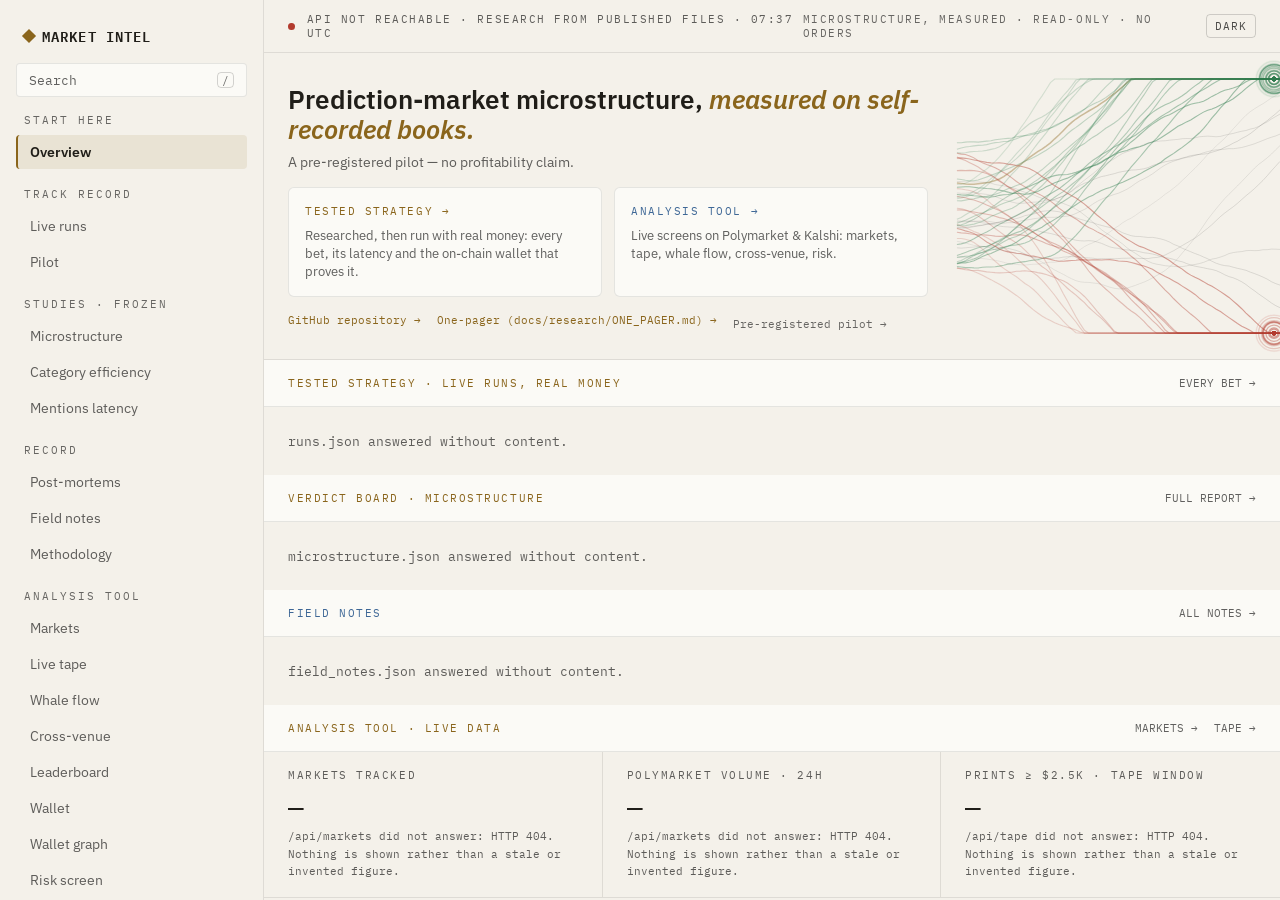
==== commit 0cf6c581: "Phones get a readable page instead of a terminal at 29 percent zoom The design review measured what " ====
--- a/web/index.html
+++ b/web/index.html
@@ -57,6 +57,29 @@
 </div>
 <div id="search"></div>
 <div class="narrow-note"><b>Built for a desktop screen.</b> On a narrow device this page is shown zoomed out, not reflowed: the order-book and tape tables need at least 1280px. Open it on a wide screen to read it.</div>
+<!-- Below 768px the shell is taken out of the layout (css/terminal.css) and
+     this stands in its place, at the device's own width and therefore
+     readable. The one line of figures is filled from the published payload by
+     app.js; until it answers the line stays empty rather than carrying a
+     placeholder. -->
+<section class="narrow-fallback" aria-label="Summary for small screens">
+  <p class="kicker">Market Intel</p>
+  <h1>Prediction-market microstructure, measured</h1>
+  <p>Polymarket and Kalshi order books, recorded by this project&#39;s own collectors, then read with the costs left in. Every figure names its sample size and the day it was taken, and results that came out negative are published as they are.</p>
+  <p class="facts" id="narrow-facts"></p>
+  <ul>
+    <li>Frozen studies on order-book imbalance, order flow, market making, cross-venue gaps, reward pools and resolution rules.</li>
+    <li>A small-stake live run and a pre-registered pilot, both closed and reported.</li>
+    <li>Wallet track records counted per event and over settled positions only, with the sample gate stated.</li>
+  </ul>
+  <p class="note">The terminal itself needs a wide screen: the order-book and tape tables carry more columns than a phone can lay out. On this device it would be shown zoomed out rather than reflowed.</p>
+  <div class="links">
+    <button type="button" id="narrow-override">Show the terminal anyway</button>
+    <a href="https://github.com/Pablozh123/prediction-market-terminal">Source and reports</a>
+    <a href="./imprint.html">Imprint</a>
+    <a href="./privacy.html">Privacy</a>
+  </div>
+</section>
 <script type="module" src="./js/app.js"></script>
 </body>
 </html>
--- a/web/css/terminal.css
+++ b/web/css/terminal.css
@@ -422,7 +422,37 @@
    Below that a phone gets a sideways-scrolling page, which reads as a broken
    site unless it says otherwise — so it says so. */
 .narrow-note { display: none; }
-@media (max-width: 1279px) {
+.narrow-fallback { display: none; }
+
+/* Below 768px the note above could not help: the shell lays out at 1316px, the
+   phone zooms the whole page to about 0.29, and at that scale the note's own
+   text renders at roughly 3 device pixels. A warning nobody can read is not a
+   warning. So on a phone the shell is taken out of the layout entirely, which
+   removes what forces the zoom, and a readable page stands in its place. The
+   terminal is still reachable from there for anyone who wants it anyway. */
+@media (max-width: 767px) {
+  .shell, .narrow-note { display: none; }
+  .narrow-fallback {
+    display: block; box-sizing: border-box; max-width: 34rem;
+    margin: 0 auto; padding: var(--sp-6) var(--sp-5) var(--sp-7);
+  }
+}
+:root[data-narrow-override="1"] .shell { display: flex; }
+:root[data-narrow-override="1"] .narrow-fallback { display: none; }
+.narrow-fallback h1 { font-size: 1.4rem; line-height:var(--lh-tight); margin: var(--sp-4) 0 0; font-weight: 600; }
+.narrow-fallback .kicker { font-family: var(--font-mono); font-size: var(--t-micro); letter-spacing:var(--ls-caps-strong); text-transform: uppercase; color: var(--ink-3); margin: 0; }
+.narrow-fallback p { line-height:var(--lh-prose); color: var(--ink-2); }
+.narrow-fallback .facts { font-family: var(--font-mono); font-size: var(--t-small); color: var(--ink-3); }
+.narrow-fallback ul { padding-left: 1.1rem; color: var(--ink-2); line-height:var(--lh-prose); }
+.narrow-fallback .links { display: flex; flex-wrap: wrap; gap: var(--sp-4); margin-top: var(--sp-6); }
+.narrow-fallback .links a, .narrow-fallback button {
+  font-family: var(--font-mono); font-size: var(--t-small); color: var(--ink-2);
+  background: none; border: 1px solid var(--line-1); border-radius: var(--r-control);
+  padding: var(--sp-3) var(--sp-4); text-decoration: none; cursor: pointer;
+}
+.narrow-fallback .note { font-family: var(--font-mono); font-size: var(--t-micro); color: var(--ink-4); line-height:var(--lh-prose); }
+
+@media (min-width: 768px) and (max-width: 1279px) {
   .narrow-note {
     /* Top, not bottom: a phone lays the shell out at 1316px and zooms out,
        and a band fixed to the bottom of that layout sat 2.8k px below the
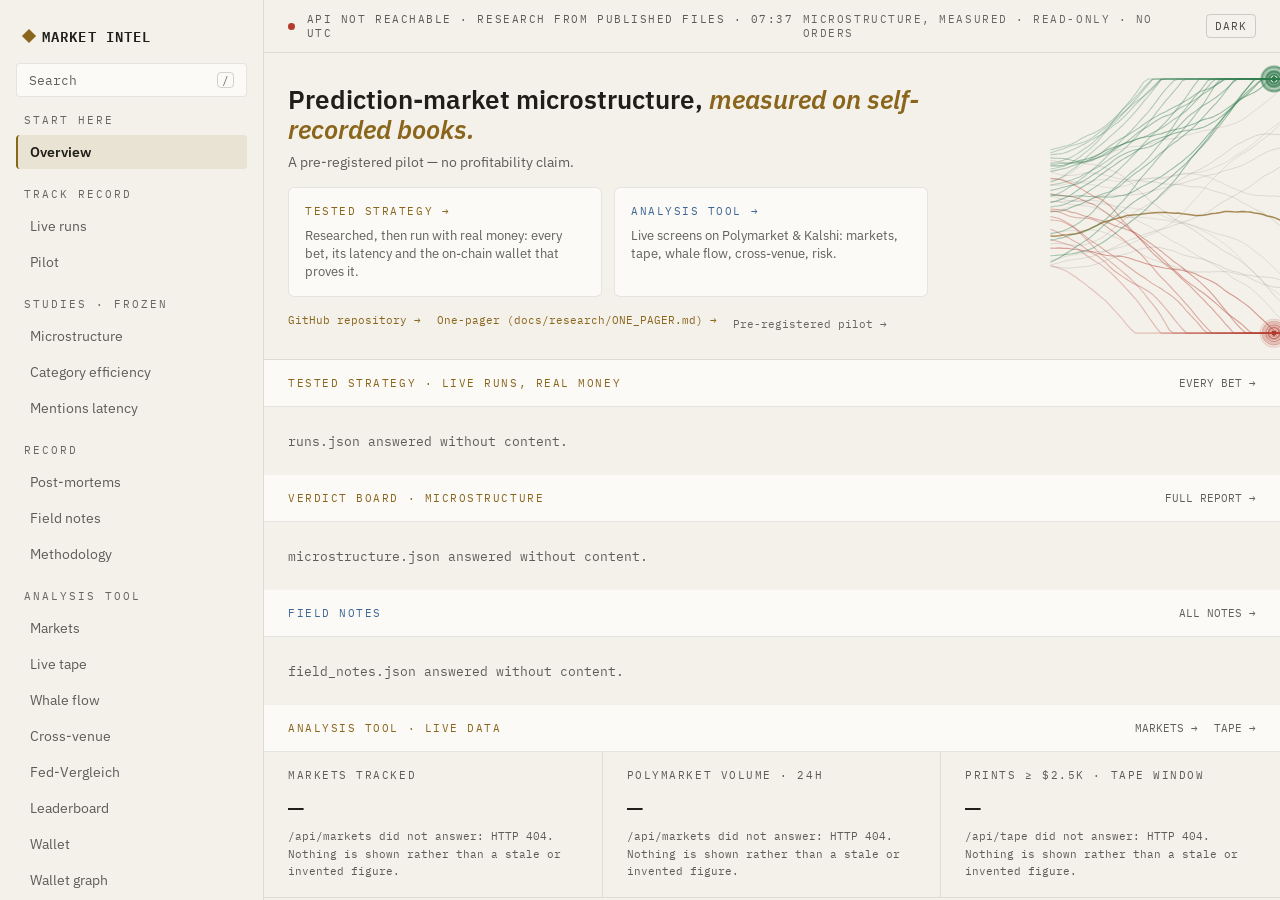
==== commit d6bc0a1c: "feat: compare FOMC probabilities across Polymarket and FedWatch" ====
--- a/web/index.html
+++ b/web/index.html
@@ -42,6 +42,7 @@
 }());
 </script>
 <link rel="stylesheet" href="./css/terminal.css">
+<link rel="stylesheet" href="./css/fed.css">
 </head>
 <body>
 <a class="skip" href="#main">Skip to content</a>
--- a/web/css/fed.css
+++ b/web/css/fed.css
@@ -0,0 +1,50 @@
+.fed-page { max-width:1480px; margin:auto; padding:var(--sp-6); color:var(--ink-1); }
+.fed-heading,.fed-panel-title { display:flex; justify-content:space-between; align-items:center; gap:24px; }
+.fed-heading { margin-bottom:28px; align-items:flex-start; }
+.fed-heading h1 { font-size:clamp(25px,2.5vw,36px); letter-spacing:-.035em; line-height:1.15; margin:8px 0 12px; }
+.fed-heading p { color:var(--ink-3); margin:0; }
+.fed-kicker,.fed-label,.fed-badge,.fed-meta,.fed-note,.fed-footer { font-family:var(--font-mono); font-size:var(--t-micro); }
+.fed-kicker { letter-spacing:.12em; color:var(--s1)!important; }
+.fed-badge { border:1px solid var(--line-2); padding:8px 10px; border-radius:var(--r-control); color:var(--ink-3); white-space:nowrap; }
+.fed-controls { display:flex; flex-wrap:wrap; align-items:end; gap:22px; margin:22px 0 15px; }
+.fed-controls label,.fed-label { display:block; color:var(--ink-3); font-size:var(--t-micro); }
+.fed-controls select { display:block; margin-top:8px; min-width:190px; background:var(--panel); color:var(--ink-1); border:1px solid var(--line-2); border-radius:var(--r-control); padding:10px 14px; }
+.fed-buttons { display:flex; gap:5px; margin-top:8px; }
+.fed-button { padding:9px 13px; border:1px solid var(--line-2); background:var(--panel); color:var(--ink-2); border-radius:var(--r-control); cursor:pointer; font-family:var(--font-mono); font-size:var(--t-micro); }
+.fed-button:hover { border-color:var(--ink-3); color:var(--ink-1); }
+.fed-button.selected { background:rgba(var(--accent-rgb),.13); border-color:var(--accent); color:var(--accent); }
+.fed-page :is(button,select,a,summary):focus-visible { outline:2px solid var(--accent); outline-offset:3px; }
+.fed-meta { color:var(--ink-3); margin-bottom:20px; line-height:1.8; }
+.fed-metrics { display:grid; grid-template-columns:repeat(3,minmax(0,1fr)); border:1px solid var(--line-2); border-radius:var(--r-panel); background:var(--panel); margin-bottom:20px; }
+.fed-metrics>div { padding:20px; border-right:1px solid var(--line-2); }
+.fed-metrics>div:last-child { border:0; }
+.fed-metrics span,.fed-metrics small { display:block; color:var(--ink-3); font-size:var(--t-micro); font-family:var(--font-mono); }
+.fed-metrics strong { display:block; font-family:var(--font-mono); font-size:clamp(20px,2.3vw,30px); margin:10px 0; }
+.fed-panel { padding:20px 24px; border:1px solid var(--line-2); border-radius:var(--r-panel); background:var(--panel); margin-bottom:18px; }
+.fed-panel h2 { font-size:16px; font-weight:600; margin:0 0 10px; }
+.fed-panel h3 { font-size:14px; }
+.fed-panel p { line-height:1.7; }
+.fed-note { color:var(--ink-3); line-height:1.7; margin:12px 0 0; }
+.fed-legend { display:flex; gap:22px; font:12px var(--font-mono); }
+.fed-chart { width:100%; display:block; overflow:visible; }
+.fed-chart text { fill:var(--ink-3); font:11px var(--font-mono); }
+.fed-grid { stroke:var(--line-2); stroke-width:1; }
+.fed-now { stroke:var(--ink-3); stroke-dasharray:3 4; }
+.fed-empty { padding:35px 20px; border:1px dashed var(--line-2); color:var(--ink-3); line-height:1.7; }
+.fed-notice { border-left:3px solid var(--warn); background:rgba(var(--warn-rgb),.06); padding:14px 18px; margin-bottom:18px; font-size:13px; }
+.fed-notice p { margin:7px 0; overflow-wrap:anywhere; }
+.fed-scoreline { display:flex; gap:24px; align-items:center; padding:16px 0; font-family:var(--font-mono); }
+.fed-scoreline b:first-child { color:var(--s1); }
+.fed-scoreline b:nth-child(2) { color:var(--s2); }
+.fed-scoreline span { color:var(--ink-3); font-size:var(--t-micro); }
+.fed-table { width:100%; border-collapse:collapse; margin:22px 0; text-align:left; font-size:12px; }
+.fed-table caption { text-align:left; font-weight:600; margin-bottom:10px; }
+.fed-table th { color:var(--ink-3); font-weight:500; }
+.fed-table :is(th,td) { border-bottom:1px solid var(--line-2); padding:12px 8px; }
+.fed-table td { font-family:var(--font-mono); }
+.fed-link { border:0; padding:0; background:none; color:var(--accent); text-decoration:underline dotted; cursor:pointer; font:inherit; }
+.fed-page a { color:var(--accent); }
+.fed-page summary { cursor:pointer; color:var(--ink-2); padding:6px 0; }
+.fed-calibration { display:grid; grid-template-columns:1fr 1fr; gap:24px; max-width:850px; }
+.fed-footer { display:flex; justify-content:space-between; align-items:center; color:var(--ink-3); margin:24px 0; }
+@media(max-width:1000px) { .fed-heading,.fed-panel-title { flex-wrap:wrap; } .fed-badge { white-space:normal; } .fed-table { font-size:11px; } }
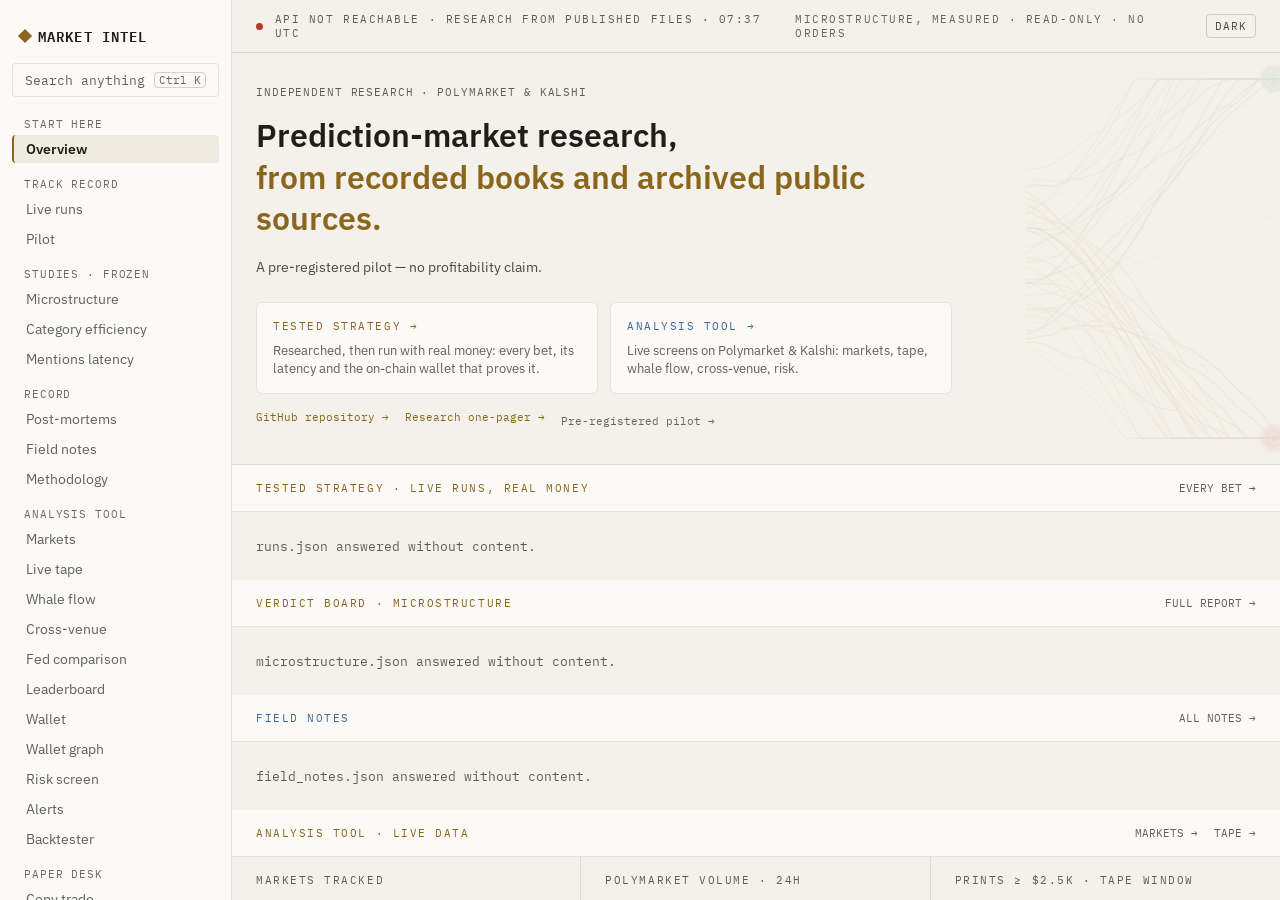
==== commit 91a27664: "feat: publish updated research and historical study renewal" ====
--- a/web/index.html
+++ b/web/index.html
@@ -5,18 +5,18 @@
 <meta name="viewport" content="width=device-width, initial-scale=1">
 <meta name="api-base" content="">
 <title>Market Intel — prediction-market microstructure, measured</title>
-<meta name="description" content="Prediction-market microstructure, measured on self-recorded Polymarket and Kalshi books. Twelve studies, small-stake live runs, a pre-registered pilot — no profitability claim.">
+<meta name="description" content="Prediction-market research from recorded books and archived public sources. Versioned studies, small-stake live runs and a pre-registered pilot, with explicit data periods and execution limits.">
 <meta name="robots" content="index,follow">
 <link rel="canonical" href="https://marketintel.dev/">
 <meta property="og:type" content="website">
 <meta property="og:site_name" content="Market Intel">
 <meta property="og:title" content="Market Intel — prediction-market microstructure, measured">
-<meta property="og:description" content="Recorded Polymarket and Kalshi order books, twelve frozen studies, small-stake live runs and a pre-registered pilot. No profitability claim.">
+<meta property="og:description" content="Versioned CEX, market-making, arbitrage, source-speed and forecast research, alongside historical Polymarket and Kalshi studies. No profitability claim.">
 <meta property="og:url" content="https://marketintel.dev/">
 <meta property="og:image" content="https://marketintel.dev/icon-512.png">
 <meta name="twitter:card" content="summary">
 <meta name="twitter:title" content="Market Intel — prediction-market microstructure, measured">
-<meta name="twitter:description" content="Recorded Polymarket and Kalshi order books, twelve frozen studies, small-stake live runs and a pre-registered pilot. No profitability claim.">
+<meta name="twitter:description" content="Versioned CEX, market-making, arbitrage, source-speed and forecast research, alongside historical Polymarket and Kalshi studies. No profitability claim.">
 <meta name="twitter:image" content="https://marketintel.dev/icon-512.png">
 <link rel="preconnect" href="https://fonts.googleapis.com">
 <link rel="preconnect" href="https://fonts.gstatic.com" crossorigin>
@@ -65,11 +65,11 @@
      placeholder. -->
 <section class="narrow-fallback" aria-label="Summary for small screens">
   <p class="kicker">Market Intel</p>
-  <h1>Prediction-market microstructure, measured</h1>
-  <p>Polymarket and Kalshi order books, recorded by this project&#39;s own collectors, then read with the costs left in. Every figure names its sample size and the day it was taken, and results that came out negative are published as they are.</p>
+  <h1>Prediction-market research, measured</h1>
+  <p>Recorded order books and archived public sources across the research projects. Every study names its data window, assumptions and execution limits. Negative and unresolved results are published alongside positive model results.</p>
   <p class="facts" id="narrow-facts"></p>
   <ul>
-    <li>Frozen studies on order-book imbalance, order flow, market making, cross-venue gaps, reward pools and resolution rules.</li>
+    <li>Recent CEX, market-making, source-speed, arbitrage and Fed research, followed by historical studies and planned next tests.</li>
     <li>A small-stake live run and a pre-registered pilot, both closed and reported.</li>
     <li>Wallet track records counted per event and over settled positions only, with the sample gate stated.</li>
   </ul>
--- a/web/css/terminal.css
+++ b/web/css/terminal.css
@@ -122,6 +122,7 @@
   --t-lead: 16px;     /* card titles and lead sentences */
   --t-head: 21px;     /* page titles, and the figure of a KPI tile */
   --t-hero: 26px;     /* the one figure a page is about */
+  --t-display: clamp(28px, 2.5vw, 40px); /* overview introduction */
   /* The tracking ladder. Four steps, because the JS carried 260 letter-spacing
      declarations in fourteen values, five of them (.12 .13 .14 .15 .16em)
      inside a span of 0.04em with 167 call sites between them. At --t-micro,
@@ -298,9 +299,9 @@
 
 
 .shell { display: flex; height: 100vh; width: 100%; min-width: 1280px; overflow: hidden; }
-.sidebar { width: 264px; box-sizing: border-box; flex: none; border-right: 1px solid var(--line-2); display: flex; flex-direction: column; padding: var(--sp-6) var(--sp-5) var(--sp-5); overflow-y: auto; }
+.sidebar { width: 232px; box-sizing: border-box; flex: none; border-right: 1px solid var(--line-2); display: flex; flex-direction: column; padding: var(--sp-6) var(--sp-4) var(--sp-5); overflow-y: auto; background: var(--panel); scrollbar-width: thin; }
 .maincol { flex: 1; min-width: 0; display: flex; flex-direction: column; }
-.topbar { display: flex; align-items: center; justify-content: space-between; padding: var(--sp-4) var(--sp-6); border-bottom: 1px solid var(--line-2); flex: none; }
+.topbar { display: flex; align-items: center; justify-content: space-between; gap: var(--sp-5); padding: var(--sp-4) var(--sp-6); border-bottom: 1px solid var(--line-2); flex: none; min-height: 28px; }
 .content-wrap { flex: 1; min-height: 0; display: flex; position: relative; }
 .content { flex: 1; min-width: 1010px; overflow-y: auto; }
 
@@ -319,6 +320,38 @@
 
 /* The sidebar entries are links now; they keep the terminal's flat look. */
 .sidebar a, .sidebar a:hover { color: inherit; text-decoration: none; }
+.sidebar > * { flex-shrink: 0; }
+.nav-group { margin-bottom: var(--sp-3); }
+.nav-group-label { font-family: var(--font-mono); font-size: var(--t-micro); letter-spacing:var(--ls-caps); padding: var(--sp-2) var(--sp-4); color: var(--ink-4); }
+.sidebar-footer { overflow-wrap: anywhere; }
+
+/* Overview: an editorial introduction followed by a dense evidence table.
+   Keep the established palette and spacing scale across both themes. */
+.overview-hero { position: relative; overflow: hidden; display: grid; grid-template-columns: minmax(0, 1fr) 272px; gap: var(--sp-7); align-items: center; padding: var(--sp-7) var(--sp-6); border-bottom: 1px solid var(--line-2); }
+.overview-hero > canvas { position: absolute; inset: 0; width: 100%; height: 100%; opacity: .12; pointer-events: none; }
+.overview-intro { position: relative; min-width: 0; max-width: 800px; }
+.overview-eyebrow { font-family: var(--font-mono); font-size: var(--t-micro); letter-spacing:var(--ls-caps); text-transform: uppercase; color: var(--ink-3); }
+.content .overview-intro h1 { font-weight: 600; line-height:var(--lh-tight); margin: var(--sp-5) 0; text-wrap: balance; }
+.overview-intro h1 span { color: var(--accent); }
+.overview-deck { font-size: var(--t-body); color: var(--ink-2); line-height:var(--lh-prose); margin: 0; max-width: 680px; }
+.overview-paths { display: grid; grid-template-columns: repeat(2, minmax(0, 1fr)); gap: var(--sp-4); margin-top: var(--sp-6); }
+.overview-paths > div:hover { border-color: var(--line-edge) !important; }
+.research-summary { position: relative; padding: var(--sp-6); background: var(--panel); border: 1px solid var(--line-1); border-top: 2px solid var(--accent); border-radius: var(--r-panel); }
+.research-total { display: flex; align-items: center; gap: var(--sp-5); margin: var(--sp-5) 0; }
+.research-total strong { font-family: var(--font-mono); font-size: 48px; line-height:var(--lh-solid); font-weight: 500; }
+.research-total > span { font-size: var(--t-small); color: var(--ink-2); line-height:var(--lh-prose); }
+.research-verdicts { margin: 0; }
+.research-verdicts > div { display: flex; justify-content: space-between; align-items: center; gap: var(--sp-4); padding: var(--sp-4) 0; border-top: 1px solid var(--line-2); }
+.research-verdicts dt, .research-verdicts dd { margin: 0; }
+.research-verdicts dt { font-size: var(--t-small); text-transform: capitalize; }
+.research-verdicts dd { font-family: var(--font-mono); font-size: var(--t-body); font-variant-numeric: tabular-nums; }
+.research-source { margin-top: var(--sp-4); color: var(--ink-3); font-family: var(--font-mono); font-size: var(--t-micro); line-height:var(--lh-prose); }
+.study-row { display: grid; grid-template-columns: 24px minmax(0, 1fr) 136px minmax(160px, 190px) 144px; gap: var(--sp-4); align-items: center; padding: var(--sp-5) var(--sp-6); border-bottom: 1px solid var(--line-2); }
+.study-row > * { min-width: 0; }
+.study-row > :last-child { line-height:var(--lh-prose); overflow-wrap: anywhere; }
+.study-head { padding-top: var(--sp-4); padding-bottom: var(--sp-4); background: var(--panel); }
+.study-number { font-variant-numeric: tabular-nums; }
+.study-unit { display: block; margin-top: var(--sp-1); line-height:var(--lh-snug); }
 
 /* Skip link: the sidebar is 24 tab stops deep and repeats on every route, so
    the first Tab offers a way past it. Off-screen until focused, never hidden
@@ -366,8 +399,8 @@
    number is not a name — nobody can tell those pairs apart on screen, so they
    carried no distinction. Three edge levels, and the text-brightening is its
    own class again, to be combined where it is wanted. */
-.hv-el:hover { background: var(--panel-hover) !important; }
-.hv-panel:hover { background: var(--panel) !important; }
+.hv-el:not([aria-current="page"]):hover { background: var(--panel-hover) !important; }
+.hv-panel:hover { background: var(--panel-hover) !important; }
 .hv-edge:hover { border-color: rgba(var(--ink), .22) !important; }
 .hv-edge-strong:hover { border-color: rgba(var(--ink), .32) !important; color: var(--text) !important; }
 .hv-edge-max:hover { border-color: rgba(var(--ink), .35) !important; }
@@ -375,14 +408,72 @@
 .hv-accent:hover { color: var(--accent) !important; }
 .hv-accentbg:hover { background: var(--accent-bg-hover) !important; }
 
-/* Press feedback. Every control in the app carries data-act (see act() in
-   app.js), so one rule covers the roughly hundred chips, tabs and buttons at
-   once — and covers whatever is added later. Until now the only confirmation
-   a click produced was the re-render, which on the markets page costs ~114 ms:
-   the control looked inert for a tenth of a second. Transform only, so this
-   never triggers layout, and the reduced-motion block above collapses it. */
-[data-act] { transition: transform .12s cubic-bezier(.23, 1, .32, 1); }
-[data-act]:active { transform: scale(.97); }
+/* Shared interaction states. Only compact controls compress on press;
+   tables and navigation stay still so labels remain easy to track. */
+[data-act], button, input, select, textarea, a {
+  transition: background-color .16s ease, border-color .16s ease, color .16s ease, box-shadow .16s ease, transform .16s ease;
+}
+.ui-choice { border: 1px solid transparent; font-weight: 600; user-select: none; }
+.ui-choice[aria-pressed="false"]:is(:hover, :focus-visible),
+.ui-button:not(.ui-button-primary):not([aria-disabled="true"]):is(:hover, :focus-visible),
+:is(.hv-edge, .hv-edge-strong, .hv-edge-max):not([aria-disabled="true"]):is(:hover, :focus-visible) {
+  background: var(--panel-hover) !important; border-color: var(--line-edge) !important; color: var(--text) !important;
+}
+.ui-choice[aria-pressed="true"]:is(:hover, :focus-visible),
+.ui-button-primary:not([aria-disabled="true"]):is(:hover, :focus-visible) { background: var(--accent-bg-hover) !important; }
+:is(.ui-choice, .ui-button, .help-trigger):not([aria-disabled="true"]):active { transform: scale(.98); }
+.ui-button[aria-disabled="true"] { cursor: not-allowed !important; opacity: .6; }
+.ui-button[aria-disabled="true"]:hover { background: none !important; box-shadow: none; }
+[role="switch"]:not([aria-disabled="true"]):hover { box-shadow: 0 0 0 2px var(--line-edge); }
+.nav-group a:not([aria-current="page"]):is(:hover, :focus-visible) { box-shadow: inset 2px 0 var(--accent); }
+.nav-group a:is(:hover, :focus-visible) > span:first-child { color: var(--text) !important; }
+.overview-paths > [data-act]:is(:hover, :focus-visible) { transform: translateY(-2px); border-color: var(--accent) !important; box-shadow: 0 4px 12px var(--shadow-25); }
+.study-row[data-act]:is(:hover, :focus-visible), [role="row"][data-act]:is(:hover, :focus-visible) { background: var(--panel-hover) !important; box-shadow: inset 2px 0 var(--accent); }
+[role="columnheader"][data-act]:is(:hover, :focus-visible) { color: var(--accent) !important; text-decoration: underline; text-underline-offset: 4px; }
+[aria-sort="ascending"]::after { content: ' ↑'; }
+[aria-sort="descending"]::after { content: ' ↓'; }
+.content a[href]:hover, .sidebar-footer a[href]:hover { text-decoration: underline; text-underline-offset: 3px; }
+input:not([type="checkbox"]):not([type="radio"]):focus-visible, textarea:focus-visible, select:focus-visible {
+  border-color: var(--accent) !important; box-shadow: 0 0 0 3px rgba(var(--accent-rgb), .12);
+}
+
+/* Optional context stays near the list without hiding its first rows. */
+.market-context { margin-top: var(--sp-5); border: 1px solid var(--line-2); border-radius: var(--r-panel); }
+.market-context > summary { display: flex; align-items: center; gap: var(--sp-4); padding: var(--sp-4) var(--sp-5); cursor: pointer; list-style: none; font-size: var(--t-small); font-weight: 600; }
+.market-context > summary::-webkit-details-marker { display: none; }
+.market-context > summary::after { content: '+'; margin-left: auto; color: var(--accent); font-family: var(--font-mono); font-size: var(--t-body); }
+.market-context[open] > summary::after { content: '−'; }
+.market-context > summary:is(:hover, :focus-visible) { background: var(--panel-hover); }
+.market-context .context-hint { color: var(--ink-3); font-weight: 400; }
+.market-context-body { padding: 0 var(--sp-5) var(--sp-5); border-top: 1px solid var(--line-2); }
+.context-note { margin: var(--sp-4) 0; color: var(--ink-3); font-size: var(--t-small); line-height:var(--lh-prose); }
+.market-empty { padding: var(--sp-7) var(--sp-6); text-align: center; }
+.market-empty h2 { margin: 0; }
+.market-empty p { margin: var(--sp-3) 0 var(--sp-5); color: var(--ink-3); font-size: var(--t-small); line-height:var(--lh-prose); }
+.empty-actions { display: flex; justify-content: center; gap: var(--sp-3); }
+.ux-button { padding: var(--sp-3) var(--sp-4); background: var(--panel); border: 1px solid var(--line-edge); border-radius: var(--r-control); color: var(--text); font-family: var(--font-ui); font-size: var(--t-small); line-height:var(--lh-snug); cursor: pointer; }
+.ux-button:is(:hover, :focus-visible) { background: var(--panel-hover); border-color: var(--accent); }
+.search-dialog { display: flex; flex-direction: column; max-height: calc(86vh - 24px); }
+.search-dialog > :not(.search-results) { flex-shrink: 0; }
+.search-results { min-height: 0; max-height: 380px; overflow-y: auto; }
+.search-heading { display: flex; align-items: flex-start; justify-content: space-between; gap: var(--sp-5); padding: var(--sp-5) var(--sp-6); border-bottom: 1px solid var(--line-2); }
+.search-heading label { font-size: var(--t-lead); font-weight: 600; }
+.search-heading p { margin: var(--sp-2) 0 0; color: var(--ink-3); font-size: var(--t-small); line-height:var(--lh-prose); }
+
+/* Help is deliberately opt-in: definitions, not a tooltip on every button. */
+.help-trigger { display: inline-flex; align-items: center; justify-content: center; vertical-align: middle; width: 24px; height: 24px; padding: 0; margin: calc(-1 * var(--sp-2)) 0 calc(-1 * var(--sp-2)) var(--sp-2); border: 0; border-radius: var(--r-control); background: transparent; color: var(--ink-3); cursor: help; }
+.help-trigger > span { display: inline-flex; align-items: center; justify-content: center; width: 14px; height: 14px; border: 1px solid currentColor; border-radius: 50%; font-family: var(--font-ui); font-size: var(--t-micro); font-weight: 600; line-height:var(--lh-solid); text-transform: none; letter-spacing:var(--ls-flat); }
+.help-trigger > span::before { content: 'i'; }
+.help-trigger:is(:hover, :focus-visible, [aria-expanded="true"]) { color: var(--accent); background: rgba(var(--accent-rgb), .1); }
+.help-popover { position: fixed; inset: auto; margin: 0; box-sizing: border-box; width: 304px; max-width: calc(100vw - 16px); padding: var(--sp-5); background: var(--panel); border: 1px solid var(--line-edge); border-radius: var(--r-panel); box-shadow: 0 8px 24px var(--shadow-35); color: var(--text); font-family: var(--font-ui); font-size: var(--t-small); line-height:var(--lh-prose); letter-spacing:var(--ls-flat); text-transform: none; }
+.help-popover strong { display: block; font-size: var(--t-body); font-weight: 600; }
+.help-popover strong::first-letter { text-transform: uppercase; }
+.help-popover p { color: var(--ink-2); margin: var(--sp-3) 0 0; }
+
+@media (prefers-reduced-motion: reduce) {
+  .overview-paths > [data-act]:is(:hover, :focus-visible),
+  :is(.ui-choice, .ui-button, .help-trigger):active { transform: none; }
+}
 
 /* Treemap tiles (wallet page): hover names the tile without moving it — the
    figures come up in the floating card #tip that app.js positions next to
@@ -439,7 +530,7 @@
 }
 :root[data-narrow-override="1"] .shell { display: flex; }
 :root[data-narrow-override="1"] .narrow-fallback { display: none; }
-.narrow-fallback h1 { font-size: 1.4rem; line-height:var(--lh-tight); margin: var(--sp-4) 0 0; font-weight: 600; }
+.narrow-fallback h1 { font-size: 2rem; line-height:var(--lh-tight); margin: var(--sp-5) 0 0; font-weight: 600; text-wrap: balance; }
 .narrow-fallback .kicker { font-family: var(--font-mono); font-size: var(--t-micro); letter-spacing:var(--ls-caps-strong); text-transform: uppercase; color: var(--ink-3); margin: 0; }
 .narrow-fallback p { line-height:var(--lh-prose); color: var(--ink-2); }
 .narrow-fallback .facts { font-family: var(--font-mono); font-size: var(--t-small); color: var(--ink-3); }
@@ -451,13 +542,14 @@
   padding: var(--sp-3) var(--sp-4); text-decoration: none; cursor: pointer;
 }
 .narrow-fallback .note { font-family: var(--font-mono); font-size: var(--t-micro); color: var(--ink-4); line-height:var(--lh-prose); }
+.narrow-fallback .facts { border-left: 2px solid var(--accent); padding-left: var(--sp-4); }
+.narrow-fallback .facts:empty { display: none; }
+.narrow-fallback button { background: var(--accent); color: var(--on-accent); border-color: var(--accent); font-weight: 600; }
 
 @media (min-width: 768px) and (max-width: 1279px) {
   .narrow-note {
-    /* Top, not bottom: a phone lays the shell out at 1316px and zooms out,
-       and a band fixed to the bottom of that layout sat 2.8k px below the
-       first screen. At the top it is the first thing the visitor reads. */
-    display: block; position: fixed; left: 0; right: 0; top: 0; z-index: 80;
+    /* Keep the notice in flow so it cannot cover the status/theme controls. */
+    display: block; position: sticky; left: 0; bottom: 0; z-index: 80;
     box-sizing: border-box; background: rgba(var(--bg-rgb), .97);
     border-bottom: 1px solid var(--line-1); color: var(--ink-2);
     font-family: var(--font-mono); font-size: var(--t-small); line-height:var(--lh-snug);
